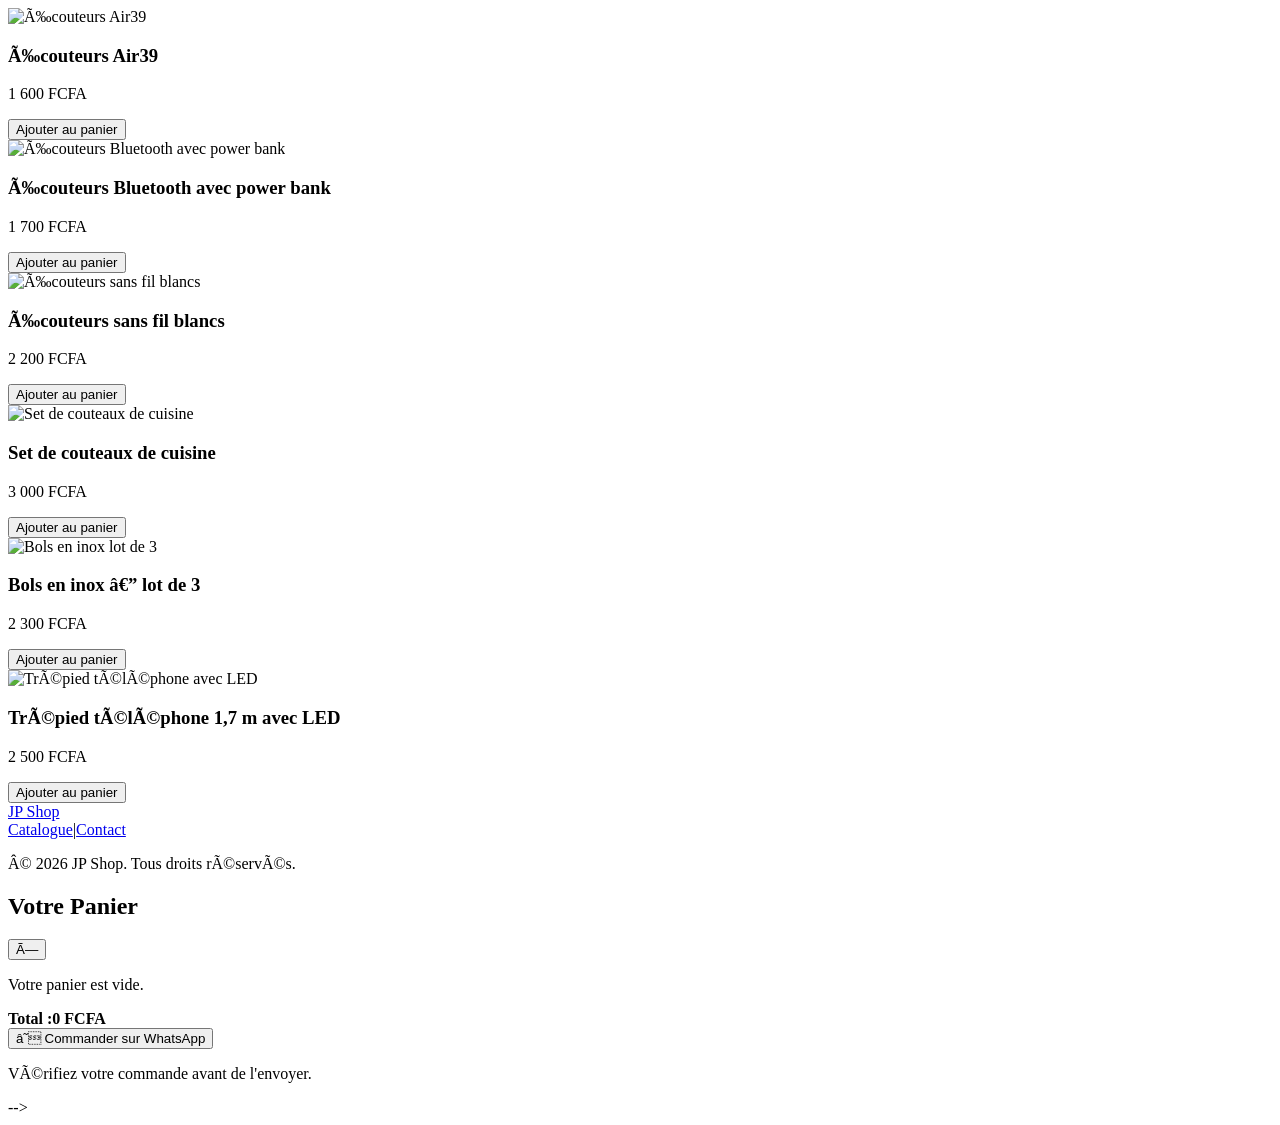
==== index.html @ 96b9b19f "Update index.html" ====
<!--<!DOCTYPE html>
<html lang="fr">
<head>
  <meta charset="UTF-8">
  <meta name="viewport" content="width=device-width, initial-scale=1.0">
  <meta name="description" content="JP Shop - Accessoires électroniques et articles utiles à prix accessibles au Bénin.">
  <title>JP Shop - Votre boutique en ligne</title>
  <link rel="stylesheet" href="Vente.css">
</head>
<body>
  <header class="site-header">
    <a class="logo" href="#">JP Shop</a>
    <nav class="navigation" aria-label="Navigation principale">
      <a href="#produits">Produits</a>
      <a href="#contact">Contact</a>
      <button class="cart-trigger" id="ouvrir-panier" type="button" aria-label="Ouvrir le panier">
        <span aria-hidden="true">🛒</span> <span id="compteur-panier">0</span>
      </button>
    </nav>
  </header>

  <section class="hero">
    <div class="hero-content">
      <h1>Bienvenue chez JP Shop</h1>
      <p>Découvrez nos articles exclusifs au meilleur prix.</p>
      <span class="hero-line"></span>
    </div>
  </section>

  <main>
    <div class="search-wrap">
      <label class="sr-only" for="barre-recherche">Rechercher un article</label>
      <span aria-hidden="true" class="search-icon">⌕</span>
      <input id="barre-recherche" type="search" placeholder="Rechercher un article...">
    </div>

    <section class="presentation">
      <p>Vous cherchez des accessoires tendance, utiles et de qualité ? Ne cherchez plus, JP Shop a sélectionné le meilleur pour vous ! 🛍️ Découvrez notre gamme de produits indispensables : 🎧 Audio & Tech : écouteurs, AirPods et accessoires pour un son immersif. ⌚ Style : montres élégantes pour sublimer votre look. 🏠 Confort & bien-être : ventilateurs, gourdes et accessoires pratiques. ✅ Des produits sélectionnés avec soin, des prix accessibles et un service simple. Passez votre commande dès maintenant !</p>
    </section>

    <section id="produits" class="catalogue">
      <h2>Nos Articles</h2>
      <div id="message-aucun-resultat" class="empty-message" hidden>Aucun article ne correspond à votre recherche.</div>
      <div class="grille-produits" id="grille-produits">
        <article class="carte-produit" data-name="montre connectée">
          <img src="https://images.unsplash.com/photo-1523275335684-37898b6baf30?auto=format&fit=crop&w=700&q=85" alt="Montre connectée" loading="lazy">
          <h3>montre connectée</h3><p class="prix">7 500 FCFA</p>
          <button class="btn-ajouter" data-id="1" data-name="montre connectée" data-price="7500" type="button">Ajouter au panier</button>
        </article>
        <article class="carte-produit" data-name="sac au dos">
          <img src="https://images.unsplash.com/photo-1553062407-98eeb64c6a62?auto=format&fit=crop&w=700&q=85" alt="Sac à dos" loading="lazy">
          <h3>sac au dos</h3><p class="prix">3 000 FCFA</p>
          <button class="btn-ajouter" data-id="2" data-name="sac au dos" data-price="3000" type="button">Ajouter au panier</button>
        </article>
        <article class="carte-produit" data-name="power bank 30000mah">
          <img src="https://images.unsplash.com/photo-1609091839311-d5365f9ff1c5?auto=format&fit=crop&w=700&q=85" alt="Batterie externe" loading="lazy">
          <h3>power bank 30000mAh</h3><p class="prix">5 500 FCFA</p>
          <button class="btn-ajouter" data-id="3" data-name="power bank 30000mAh" data-price="5500" type="button">Ajouter au panier</button>
        </article>
        <article class="carte-produit" data-name="écouteurs sans fil">
          <img src="i2.jpg" alt="Écouteurs sans fil" loading="lazy">
          <h3>écouteurs sans fil</h3><p class="prix">3 000 FCFA</p>
          <button class="btn-ajouter" data-id="4" data-name="écouteurs sans fil" data-price="3000" type="button">Ajouter au panier</button>
        </article>
        <article class="carte-produit" data-name="micro cravate">
          <img src="https://images.unsplash.com/photo-1590602847861-f357a9332bbc?auto=format&fit=crop&w=700&q=85" alt="Microphone" loading="lazy">
          <h3>micro cravate</h3><p class="prix">5 500 FCFA</p>
          <button class="btn-ajouter" data-id="5" data-name="micro cravate" data-price="5500" type="button">Ajouter au panier</button>
        </article>
        <article class="carte-produit" data-name="casque soyto t-12">
          <img src="https://images.unsplash.com/photo-1505797149-43b0069ec26b?auto=format&fit=crop&w=700&q=85" alt="Casque audio" loading="lazy">
          <h3>casque soyto t-12</h3><p class="prix">6 500 FCFA</p>
          <button class="btn-ajouter" data-id="6" data-name="casque soyto t-12" data-price="6500" type="button">Ajouter au panier</button>
        </article>
        <article class="carte-produit" data-name="sonnette sans fil">
          <img src="https://images.unsplash.com/photo-1558002038-1055907df827?auto=format&fit=crop&w=700&q=85" alt="Sonnette connectée" loading="lazy">
          <h3>sonnette sans fil</h3><p class="prix">4 000 FCFA</p>
          <button class="btn-ajouter" data-id="7" data-name="sonnette sans fil" data-price="4000" type="button">Ajouter au panier</button>
        </article>
        <article class="carte-produit" data-name="gourde thermos">
          <img src="https://images.unsplash.com/photo-1602143407151-7111542de6e8?auto=format&fit=crop&w=700&q=85" alt="Gourde thermos" loading="lazy">
          <h3>gourde thermos</h3><p class="prix">4 500 FCFA</p>
          <button class="btn-ajouter" data-id="8" data-name="gourde thermos" data-price="4500" type="button">Ajouter au panier</button>
        </article>
        <article class="carte-produit" data-name="mini climatiseur">
          <img src="https://images.unsplash.com/photo-1631545806609-2e3c7a1f1a2b?auto=format&fit=crop&w=700&q=85" alt="Mini climatiseur" loading="lazy">
          <h3>mini climatiseur</h3><p class="prix">6 000 FCFA</p>
          <button class="btn-ajouter" data-id="9" data-name="mini climatiseur" data-price="6000" type="button">Ajouter au panier</button>
        </article>
        <article class="carte-produit" data-name="autres articles">
          <img src="https://images.unsplash.com/photo-1523275335684-37898b6baf30?auto=format&fit=crop&w=700&q=85" alt="Autres articles" loading="lazy">
          <h3>autres articles</h3><p class="prix">Prix sur demande</p>
          <button class="btn-ajouter" data-id="10" data-name="autres articles" data-price="0" type="button">Demander le prix</button>
        </article>
      
   <article class="carte-produit" data-name="autres articles">
          <img src="https://images.unsplash.com/photo-1523275335684-37898b6baf30?auto=format&fit=crop&w=700&q=85" alt="Autres articles" loading="lazy">
          <h3>autres articles</h3><p class="prix">Prix sur demande</p>
          <button class="btn-ajouter" data-id="10" data-name="autres articles" data-price="0" type="button">Demander le prix</button>
        </article>
      
   <article class="carte-produit" data-name="autres articles">
          <img src="https://images.unsplash.com/photo-1523275335684-37898b6baf30?auto=format&fit=crop&w=700&q=85" alt="Autres articles" loading="lazy">
          <h3>autres articles</h3><p class="prix">Prix sur demande</p>
          <button class="btn-ajouter" data-id="10" data-name="autres articles" data-price="0" type="button">Demander le prix</button>
        </article>
      
<!-- Produit 1 -->
<article class="carte-produit" data-name="Écouteurs Air39">
  <img src="images/ecouteurs-air39.jpg" alt="Écouteurs Air39">
  <h3>Écouteurs Air39</h3>
  <p class="prix">1 600 FCFA</p>
  <button class="btn-ajouter" data-id="ecouteurs-air39" data-name="Écouteurs Air39" data-price="1600">Ajouter au panier</button>
</article>

<!-- Produit 2 -->
<article class="carte-produit" data-name="Écouteurs Bluetooth avec power bank">
  <img src="images/ecouteurs-powerbank.jpg" alt="Écouteurs Bluetooth avec power bank">
  <h3>Écouteurs Bluetooth avec power bank</h3>
  <p class="prix">1 700 FCFA</p>
  <button class="btn-ajouter" data-id="ecouteurs-powerbank" data-name="Écouteurs Bluetooth avec power bank" data-price="1700">Ajouter au panier</button>
</article>

<!-- Produit 3 -->
<article class="carte-produit" data-name="Écouteurs sans fil blancs">
  <img src="images/ecouteurs-blancs.jpg" alt="Écouteurs sans fil blancs">
  <h3>Écouteurs sans fil blancs</h3>
  <p class="prix">2 200 FCFA</p>
  <button class="btn-ajouter" data-id="ecouteurs-blancs" data-name="Écouteurs sans fil blancs" data-price="2200">Ajouter au panier</button>
</article>

<!-- Produit 4 -->
<article class="carte-produit" data-name="Set de couteaux de cuisine">
  <img src="images/set-couteaux.jpg" alt="Set de couteaux de cuisine">
  <h3>Set de couteaux de cuisine</h3>
  <p class="prix">3 000 FCFA</p>
  <button class="btn-ajouter" data-id="set-couteaux" data-name="Set de couteaux de cuisine" data-price="3000">Ajouter au panier</button>
</article>

<!-- Produit 5 -->
<article class="carte-produit" data-name="Bols en inox lot de 3">
  <img src="images/i7.jpg" alt="Bols en inox lot de 3">
  <h3>Bols en inox — lot de 3</h3>
  <p class="prix">2 300 FCFA</p>
  <button class="btn-ajouter" data-id="bols-inox" data-name="Bols en inox lot de 3" data-price="2300">Ajouter au panier</button>
</article>

<!-- Produit 6 -->
<article class="carte-produit" data-name="Trépied téléphone avec LED">
  <img src="images/i4.jpg" alt="Trépied téléphone avec LED">
  <h3>Trépied téléphone 1,7 m avec LED</h3>
  <p class="prix">2 500 FCFA</p>
  <button class="btn-ajouter" data-id="trepied-led" data-name="Trépied téléphone avec LED" data-price="2500">Ajouter au panier</button>
</article>
</div>

    </section>
  </main>

  <footer id="contact">
    <a class="footer-logo" href="#">JP Shop</a>
    <div class="footer-links"><a href="#produits">Catalogue</a><span>|</span><a href="#contact">Contact</a></div>
    <p>© 2026 JP Shop. Tous droits réservés.</p>
  </footer>

  <div class="cart-backdrop" id="volet-panier" aria-hidden="true">
    <aside class="cart-panel" role="dialog" aria-modal="true" aria-labelledby="cart-title">
      <div class="cart-heading">
        <h2 id="cart-title">Votre Panier</h2>
        <button id="fermer-panier" class="close-cart" type="button" aria-label="Fermer le panier">×</button>
      </div>
      <div id="liste-panier" class="liste-panier"><p class="cart-empty">Votre panier est vide.</p></div>
      <div class="cart-bottom">
        <div class="cart-total"><strong>Total :</strong><strong><span id="total-panier">0</span> FCFA</strong></div>
        <button id="btn-valider" class="btn-commander" type="button">☏ Commander sur WhatsApp</button>
        <p class="cart-note">Vérifiez votre commande avant de l'envoyer.</p>
      </div>
    </aside>
  </div>

  <script src="Script.js"></script>
</body>
</html>-->
---- Vente.css ----
/* JP Shop — styles principaux */
:root {
  --coral: #ff555e;
  --coral-dark: #ec414b;
  --green: #08a94e;
  --ink: #101214;
  --muted: #6d737b;
  --border: #e8eaed;
  --shadow: 0 4px 14px rgba(18, 25, 32, .08);
}
* { box-sizing: border-box; }
html { scroll-behavior: smooth; }
body {
  margin: 0; color: #17191d; background: #fff;
  font-family: Arial, Helvetica, sans-serif; line-height: 1.5;
}
button, input { font: inherit; }
button { cursor: pointer; }
a { color: inherit; }
.site-header {
  min-height: 64px; padding: 12px clamp(18px, 5vw, 60px);
  display: flex; align-items: center; justify-content: space-between; gap: 18px;
  color: white; background: linear-gradient(110deg, #111416, #090a0b);
}
.logo, .footer-logo {
  color: var(--coral); text-decoration: none; font: bold 32px Georgia, serif;
  white-space: nowrap;
}
.navigation { display: flex; align-items: center; gap: 26px; }
.navigation > a { text-decoration: none; font-size: 14px; }
.navigation > a:hover, .footer-links a:hover { color: var(--coral); }
.cart-trigger {
  border: 0; border-radius: 15px; color: #fff; background: var(--coral);
  padding: 9px 17px; min-width: 66px; font-weight: 700;
}
.cart-trigger:hover, .btn-ajouter:hover { background: var(--coral-dark); }
.hero {
  min-height: 175px; display: flex; align-items: center;
  padding: 30px clamp(20px, 6vw, 70px); color: white;
  background: linear-gradient(90deg, rgba(0,0,0,.92), rgba(0,0,0,.42)),
    url("https://images.unsplash.com/photo-1505740420928-5e560c06d30e?auto=format&fit=crop&w=1800&q=85") center 48% / cover no-repeat;
}
.hero h1 { margin: 0 0 4px; font: bold clamp(28px, 4vw, 42px) Georgia, serif; }
.hero p { margin: 0; font: 18px Georgia, serif; }
.hero-line { display: block; width: 88px; height: 4px; background: var(--coral); margin-top: 17px; }
main { max-width: 1440px; margin: 0 auto; }
.search-wrap {
  width: min(620px, calc(100% - 32px)); height: 48px; margin: -14px auto 20px;
  position: relative; z-index: 1; display: flex; align-items: center;
  background: white; border: 1px solid #e2e4e7; border-radius: 28px;
  box-shadow: 0 2px 5px rgba(0,0,0,.12);
}
.search-icon { padding-left: 24px; color: #66707a; font-size: 28px; line-height: 1; transform: rotate(-20deg); }
#barre-recherche { width: 100%; height: 100%; padding: 0 20px 0 12px; border: 0; outline: 0; border-radius: 28px; background: transparent; font-size: 13px; }
#barre-recherche:focus { box-shadow: inset 0 0 0 2px rgba(255,85,94,.35); }
.presentation { padding: 0 clamp(18px, 5.8vw, 60px); margin: 20px auto 18px; }
.presentation p { margin: 0; font: 15px/1.5 Georgia, "Times New Roman", serif; }
.catalogue { padding: 0 clamp(18px, 5.6vw, 58px) 28px; }
.catalogue h2 { margin: 0 0 16px; font: bold 27px Georgia, serif; }
.catalogue h2::after { content: ""; display: block; width: 52px; height: 4px; margin-top: 5px; background: var(--coral); }
.grille-produits { display: grid; grid-template-columns: repeat(3, minmax(0, 1fr)); gap: 12px; align-items: stretch; }
.carte-produit {
  min-width: 0; padding: 8px; display: flex; flex-direction: column; align-items: stretch;
  border: 1px solid #eceef0; border-radius: 9px; background: #fff; box-shadow: var(--shadow);

/* Masquer les produits qui ne correspondent pas à la recherche */
.carte-produit[hidden] {
    display: none !important;
}

}
.carte-produit img {
  display: block; width: 100%; height: 150px; object-fit: contain; object-position: center;
  border-radius: 6px; background: #f7f8f9;
}
.carte-produit h3 { margin: 8px 2px 3px; text-align: center; font-size: 13px; line-height: 1.35; text-transform: none; overflow-wrap: anywhere; }
.prix { color: var(--green); font-weight: 700; text-align: center; font-size: 13px; margin: 5px 0 9px; }
.btn-ajouter {
  width: 100%; margin-top: auto; border: 0; border-radius: 5px;
  padding: 9px 6px; background: var(--coral); color: #fff; font-size: 12px; font-weight: 700;
  transition: background .15s ease;
}
.empty-message { padding: 20px; text-align: center; color: var(--muted); }
footer {
  display: flex; align-items: center; justify-content: space-between; gap: 18px;
  padding: 14px clamp(18px, 5.8vw, 60px); background: #101214; color: white;
}
.footer-logo { font-size: 26px; }
.footer-links { display: flex; gap: 16px; align-items: center; font-size: 12px; }
.footer-links a { text-decoration: none; }
footer p { margin: 0; font-size: 10px; }

/* Panier */
.cart-backdrop {
  position: fixed; inset: 0; z-index: 1000; display: none;
  justify-content: flex-end; background: rgba(0,0,0,.48);
}
.cart-backdrop.open { display: flex; }
.cart-panel {
  width: min(390px, 100%); height: 100%; padding: 20px 18px;
  display: flex; flex-direction: column; background: #fff; box-shadow: -8px 0 25px rgba(0,0,0,.16);
}
.cart-heading { display: flex; align-items: center; justify-content: space-between; border-bottom: 1px solid var(--border); padding-bottom: 13px; }
.cart-heading h2 { margin: 0; font-size: 20px; }
.close-cart { border: 0; background: transparent; font-size: 30px; line-height: 1; }
.liste-panier { flex: 1; overflow-y: auto; padding: 12px 0; }
.cart-empty { text-align: center; color: var(--muted); padding: 30px 0; }
.cart-item { display: grid; grid-template-columns: 56px 1fr auto; gap: 10px; align-items: center; padding: 10px 0; border-bottom: 1px solid var(--border); }
.cart-item img { width: 56px; height: 56px; object-fit: contain; border-radius: 5px; background: #f7f8f9; }
.cart-item-name { font-size: 12px; font-weight: 700; margin-bottom: 3px; }
.cart-item-price { color: var(--green); font-size: 12px; font-weight: 700; }
.quantity-controls { display: flex; gap: 5px; align-items: center; margin-top: 5px; }
.quantity-controls button { border: 1px solid #ddd; background: #f7f8f9; border-radius: 4px; padding: 1px 7px; }
.remove-item { border: 0; background: transparent; color: var(--coral); font-size: 18px; }
.cart-bottom { border-top: 1px solid var(--border); padding-top: 15px; }
.cart-total { display: flex; justify-content: space-between; gap: 8px; margin-bottom: 14px; }
.cart-total strong:last-child { color: var(--green); }
.btn-commander { width: 100%; border: 0; border-radius: 6px; padding: 13px; color: #fff; background: #08b45a; font-weight: 700; }
.btn-commander:hover { background: #07984d; }
.cart-note { color: var(--muted); font-size: 11px; text-align: center; margin: 9px 0 0; }
.sr-only { position: absolute; width: 1px; height: 1px; padding: 0; margin: -1px; overflow: hidden; clip: rect(0,0,0,0); white-space: nowrap; border: 0; }

/* Tablettes : 2 colonnes */
@media (min-width: 601px) and (max-width: 900px) {
  .grille-produits { grid-template-columns: repeat(2, minmax(0, 1fr)); gap: 14px; }
  .carte-produit img { height: 170px; }
  .presentation { padding: 0 22px; }
  footer { flex-wrap: wrap; }
}

/* Téléphones : 2 colonnes */
@media (max-width: 600px) {
  .site-header { padding: 10px 12px; gap: 8px; }
  .logo { font-size: 24px; }
  .navigation { gap: 10px; }
  .navigation > a { font-size: 12px; }
  .cart-trigger { min-width: 56px; padding: 8px 10px; font-size: 12px; }
  .hero { min-height: 145px; padding: 25px 18px; }
  .hero h1 { font-size: 27px; }
  .hero p { font-size: 14px; }
  .search-wrap { height: 44px; margin-bottom: 18px; }
  .presentation { margin: 16px auto; padding: 0 14px; }
  .presentation p { font-size: 13px; line-height: 1.45; }
  .catalogue { padding: 0 10px 22px; }
  .catalogue h2 { font-size: 23px; margin-bottom: 13px; }
  .grille-produits { grid-template-columns: repeat(2, minmax(0, 1fr)); gap: 9px; }
  .carte-produit { padding: 7px; border-radius: 8px; }
  .carte-produit img { height: 120px; }
  .carte-produit h3 { font-size: 11px; }
  .prix { font-size: 11px; }
  .btn-ajouter { padding: 9px 3px; font-size: 10px; }
  footer { padding: 15px; flex-direction: column; text-align: center; gap: 8px; }
  .footer-logo { font-size: 24px; }
  .cart-panel { padding: 16px 13px; }
}
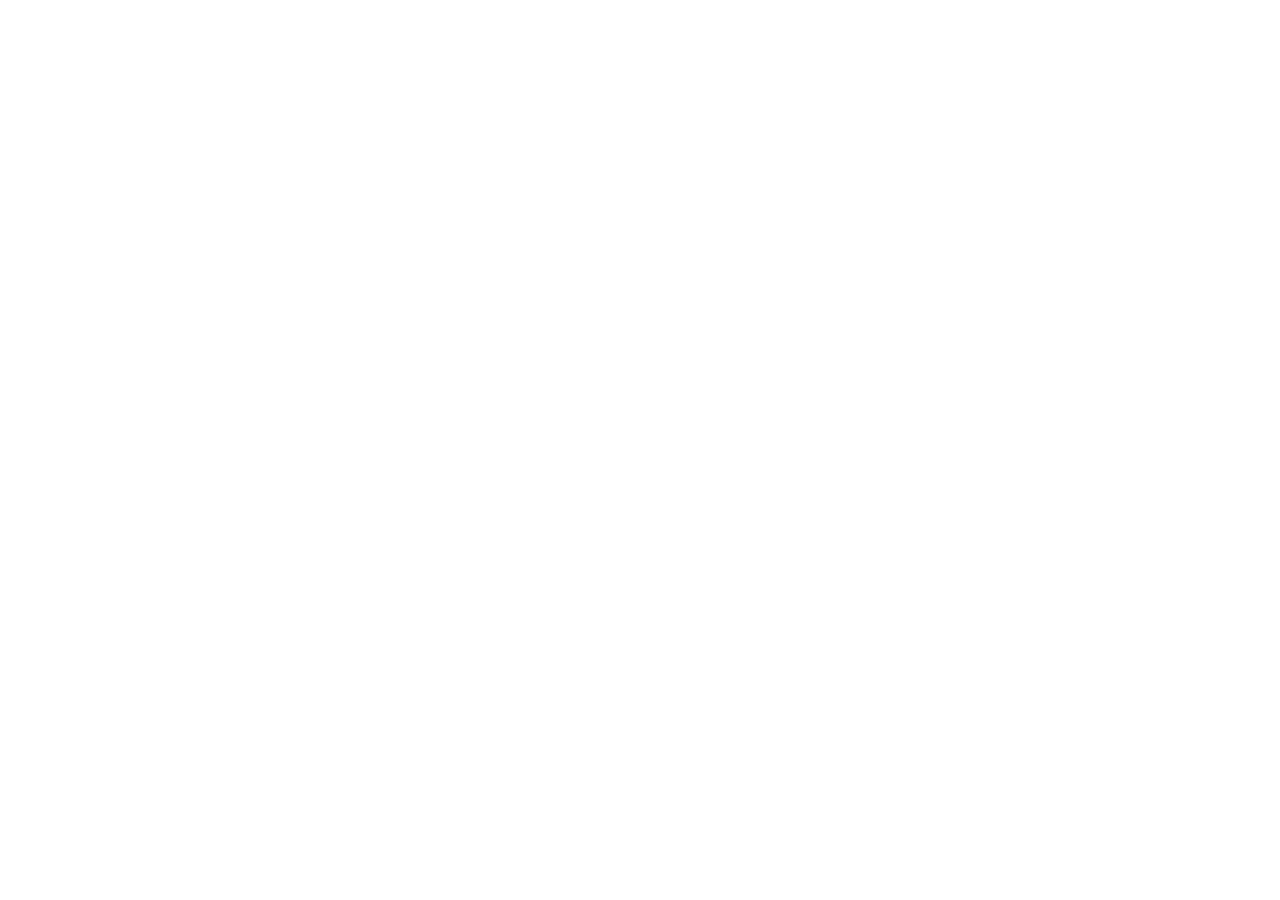
==== commit 85ff2dbe: "Update index.html" ====
--- a/index.html
+++ b/index.html
@@ -105,7 +105,7 @@
           <button class="btn-ajouter" data-id="10" data-name="autres articles" data-price="0" type="button">Demander le prix</button>
         </article>
       
-<!-- Produit 1 -->
+<!-- Produit 1 
 <article class="carte-produit" data-name="Écouteurs Air39">
   <img src="images/ecouteurs-air39.jpg" alt="Écouteurs Air39">
   <h3>Écouteurs Air39</h3>
@@ -113,7 +113,7 @@
   <button class="btn-ajouter" data-id="ecouteurs-air39" data-name="Écouteurs Air39" data-price="1600">Ajouter au panier</button>
 </article>
 
-<!-- Produit 2 -->
+<!-- Produit 2
 <article class="carte-produit" data-name="Écouteurs Bluetooth avec power bank">
   <img src="images/ecouteurs-powerbank.jpg" alt="Écouteurs Bluetooth avec power bank">
   <h3>Écouteurs Bluetooth avec power bank</h3>
@@ -121,7 +121,7 @@
   <button class="btn-ajouter" data-id="ecouteurs-powerbank" data-name="Écouteurs Bluetooth avec power bank" data-price="1700">Ajouter au panier</button>
 </article>
 
-<!-- Produit 3 -->
+<!-- Produit 3 
 <article class="carte-produit" data-name="Écouteurs sans fil blancs">
   <img src="images/ecouteurs-blancs.jpg" alt="Écouteurs sans fil blancs">
   <h3>Écouteurs sans fil blancs</h3>
@@ -129,7 +129,7 @@
   <button class="btn-ajouter" data-id="ecouteurs-blancs" data-name="Écouteurs sans fil blancs" data-price="2200">Ajouter au panier</button>
 </article>
 
-<!-- Produit 4 -->
+<!-- Produit 4 
 <article class="carte-produit" data-name="Set de couteaux de cuisine">
   <img src="images/set-couteaux.jpg" alt="Set de couteaux de cuisine">
   <h3>Set de couteaux de cuisine</h3>
@@ -137,7 +137,7 @@
   <button class="btn-ajouter" data-id="set-couteaux" data-name="Set de couteaux de cuisine" data-price="3000">Ajouter au panier</button>
 </article>
 
-<!-- Produit 5 -->
+<!-- Produit 5 
 <article class="carte-produit" data-name="Bols en inox lot de 3">
   <img src="images/i7.jpg" alt="Bols en inox lot de 3">
   <h3>Bols en inox — lot de 3</h3>
@@ -145,7 +145,7 @@
   <button class="btn-ajouter" data-id="bols-inox" data-name="Bols en inox lot de 3" data-price="2300">Ajouter au panier</button>
 </article>
 
-<!-- Produit 6 -->
+<!-- Produit 6 
 <article class="carte-produit" data-name="Trépied téléphone avec LED">
   <img src="images/i4.jpg" alt="Trépied téléphone avec LED">
   <h3>Trépied téléphone 1,7 m avec LED</h3>
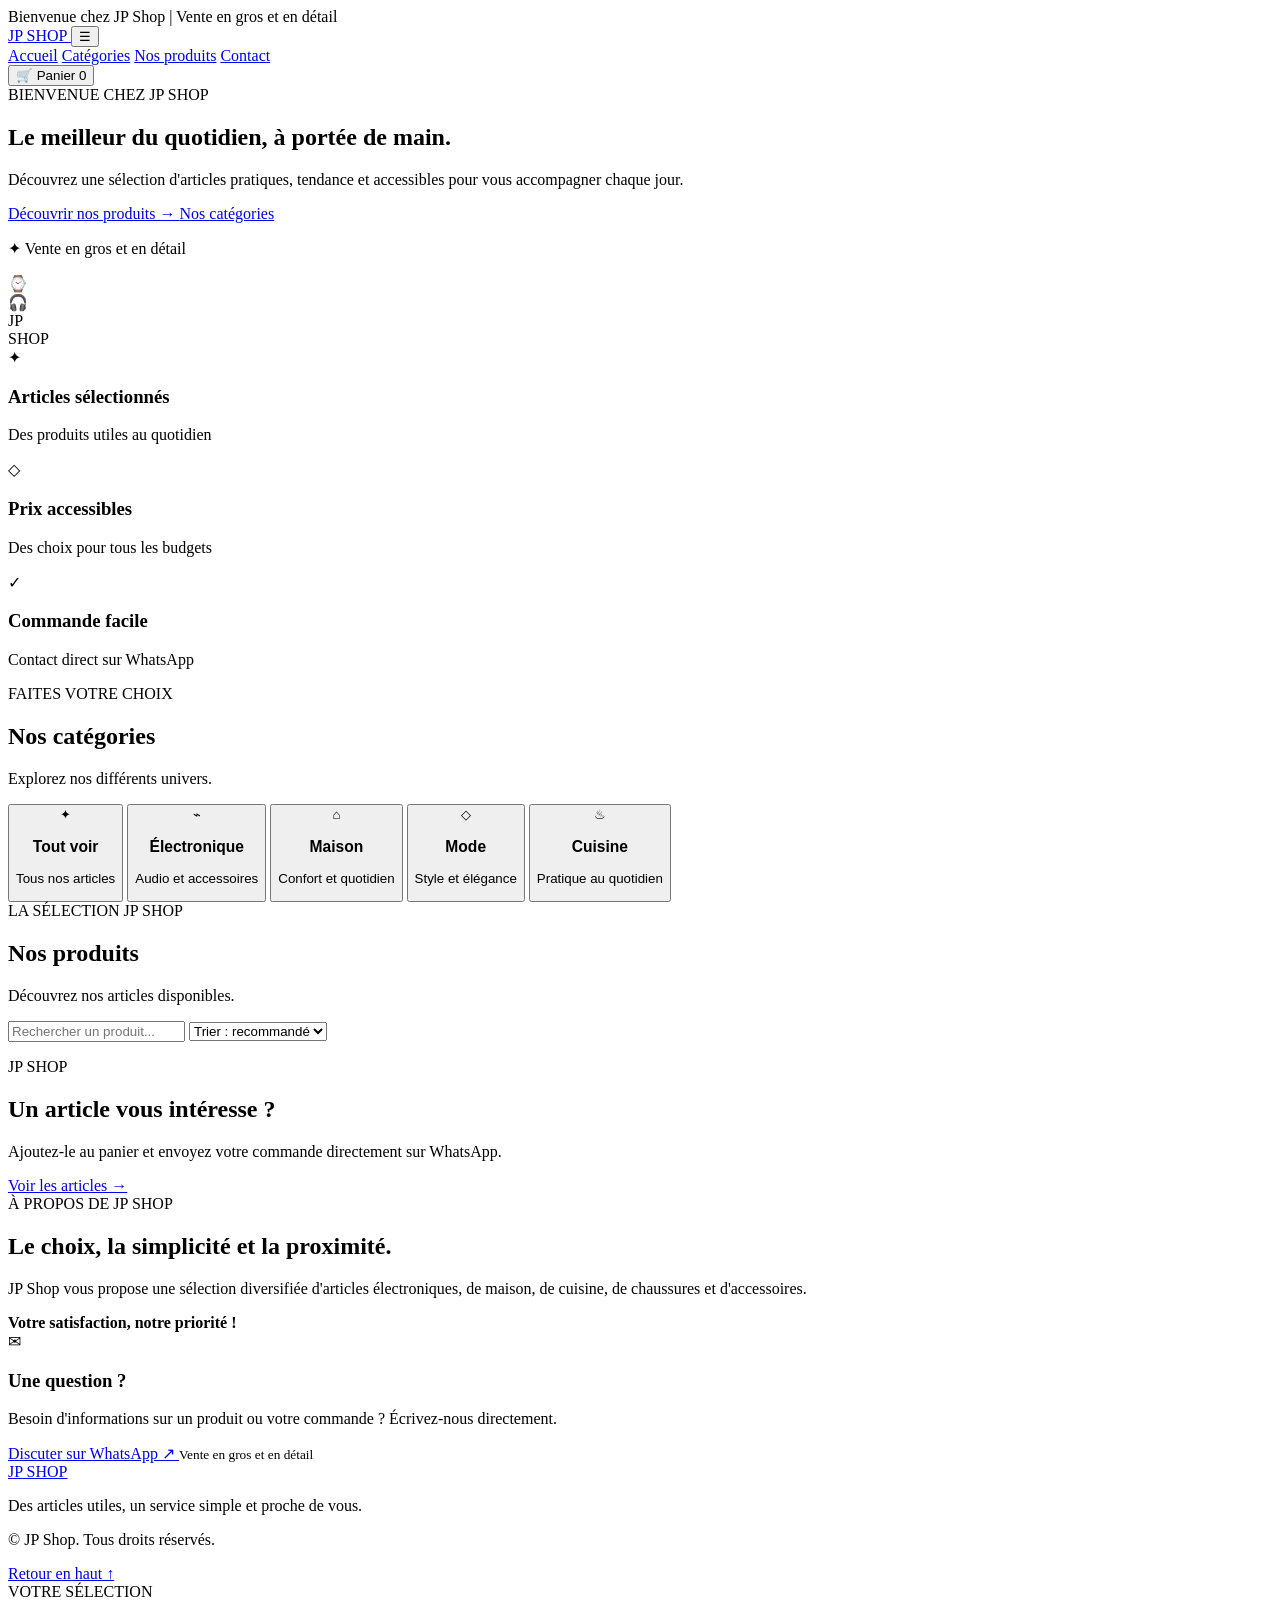
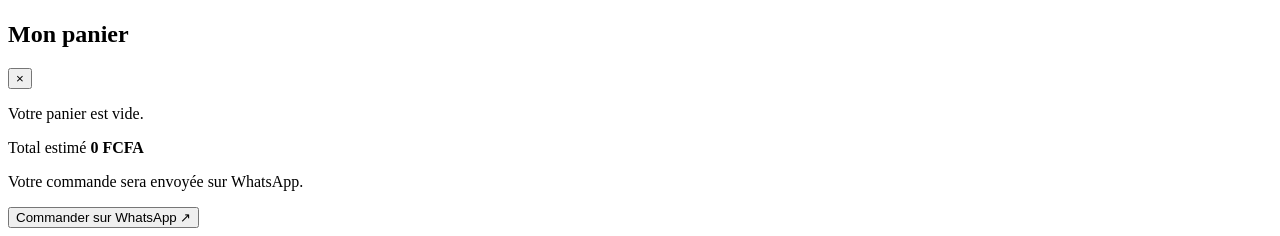
==== commit 721614f9: "Update index.html" ====
--- a/index.html
+++ b/index.html
@@ -181,3 +181,304 @@
   <script src="Script.js"></script>
 </body>
 </html>-->
+
+
+
+
+<!DOCTYPE html>
+<html lang="fr">
+<head>
+    <meta charset="UTF-8">
+    <meta name="viewport" content="width=device-width, initial-scale=1.0">
+    <meta name="description" content="JP Shop : découvrez nos articles électroniques, maison, cuisine et accessoires.">
+    <title>JP Shop - Boutique en ligne</title>
+
+    <link rel="stylesheet" href="style.css">
+    <script src="script.js" defer></script>
+</head>
+
+<body>
+
+    <div class="topbar">
+        Bienvenue chez JP Shop | Vente en gros et en détail
+    </div>
+
+    <header class="header">
+        <a href="#accueil" class="logo">
+            <span>JP</span> SHOP
+        </a>
+
+        <button class="menu-toggle" id="menuToggle">☰</button>
+
+        <nav id="navigation">
+            <a href="#accueil">Accueil</a>
+            <a href="#categories">Catégories</a>
+            <a href="#produits">Nos produits</a>
+            <a href="#contact">Contact</a>
+        </nav>
+
+        <button class="panier-btn" id="ouvrir-panier">
+            🛒 Panier <span id="compteur-panier">0</span>
+        </button>
+    </header>
+
+    <main>
+
+        <!-- ACCUEIL -->
+        <section class="hero" id="accueil">
+            <div class="hero-content">
+                <span class="sur-titre">BIENVENUE CHEZ JP SHOP</span>
+
+                <h1>
+                    Le meilleur du quotidien,
+                    <span>à portée de main.</span>
+                </h1>
+
+                <p>
+                    Découvrez une sélection d'articles pratiques,
+                    tendance et accessibles pour vous accompagner
+                    chaque jour.
+                </p>
+
+                <div class="hero-buttons">
+                    <a href="#produits" class="btn-principal">
+                        Découvrir nos produits →
+                    </a>
+
+                    <a href="#categories" class="btn-secondaire">
+                        Nos catégories
+                    </a>
+                </div>
+
+                <p class="hero-note">
+                    ✦ Vente en gros et en détail
+                </p>
+            </div>
+
+            <div class="hero-image">
+                <div class="image-decoration">
+                    <div class="produit-deco deco-1">⌚</div>
+                    <div class="produit-deco deco-2">🎧</div>
+                    <div class="deco-logo">JP<br>SHOP</div>
+                </div>
+            </div>
+        </section>
+
+        <!-- AVANTAGES -->
+        <section class="avantages">
+            <div>
+                <span>✦</span>
+                <div>
+                    <h3>Articles sélectionnés</h3>
+                    <p>Des produits utiles au quotidien</p>
+                </div>
+            </div>
+
+            <div>
+                <span>◇</span>
+                <div>
+                    <h3>Prix accessibles</h3>
+                    <p>Des choix pour tous les budgets</p>
+                </div>
+            </div>
+
+            <div>
+                <span>✓</span>
+                <div>
+                    <h3>Commande facile</h3>
+                    <p>Contact direct sur WhatsApp</p>
+                </div>
+            </div>
+        </section>
+
+        <!-- CATÉGORIES -->
+        <section class="section categories" id="categories">
+
+            <div class="section-title">
+                <span class="sur-titre">FAITES VOTRE CHOIX</span>
+                <h2>Nos catégories</h2>
+                <p>Explorez nos différents univers.</p>
+            </div>
+
+            <div class="categories-grid">
+
+                <button class="categorie active" data-categorie="Tous">
+                    <span>✦</span>
+                    <h3>Tout voir</h3>
+                    <p>Tous nos articles</p>
+                </button>
+
+                <button class="categorie" data-categorie="Électronique">
+                    <span>⌁</span>
+                    <h3>Électronique</h3>
+                    <p>Audio et accessoires</p>
+                </button>
+
+                <button class="categorie" data-categorie="Maison">
+                    <span>⌂</span>
+                    <h3>Maison</h3>
+                    <p>Confort et quotidien</p>
+                </button>
+
+                <button class="categorie" data-categorie="Mode">
+                    <span>◇</span>
+                    <h3>Mode</h3>
+                    <p>Style et élégance</p>
+                </button>
+
+                <button class="categorie" data-categorie="Cuisine">
+                    <span>♨</span>
+                    <h3>Cuisine</h3>
+                    <p>Pratique au quotidien</p>
+                </button>
+
+            </div>
+        </section>
+
+        <!-- PRODUITS -->
+        <section class="section produits" id="produits">
+
+            <div class="section-title">
+                <span class="sur-titre">LA SÉLECTION JP SHOP</span>
+                <h2>Nos produits</h2>
+                <p>Découvrez nos articles disponibles.</p>
+            </div>
+
+            <div class="outils-produits">
+                <input
+                    type="search"
+                    id="barre-recherche"
+                    placeholder="Rechercher un produit..."
+                >
+
+                <select id="tri-produits">
+                    <option value="defaut">Trier : recommandé</option>
+                    <option value="croissant">Prix croissant</option>
+                    <option value="decroissant">Prix décroissant</option>
+                    <option value="nom">Nom : A à Z</option>
+                </select>
+            </div>
+
+            <p id="nombre-resultats"></p>
+
+            <div class="produits-grid" id="liste-produits"></div>
+
+            <div id="aucun-resultat" hidden>
+                <h3>Aucun produit trouvé</h3>
+                <p>Essaie avec un autre nom ou une autre catégorie.</p>
+                <button id="reinitialiser">Voir tous les produits</button>
+            </div>
+
+        </section>
+
+        <!-- PROMOTION -->
+        <section class="promotion">
+            <div>
+                <span class="sur-titre">JP SHOP</span>
+                <h2>Un article vous intéresse ?</h2>
+                <p>
+                    Ajoutez-le au panier et envoyez votre commande
+                    directement sur WhatsApp.
+                </p>
+            </div>
+
+            <a href="#produits" class="btn-blanc">
+                Voir les articles →
+            </a>
+        </section>
+
+        <!-- CONTACT -->
+        <section class="section contact" id="contact">
+
+            <div class="contact-info">
+                <span class="sur-titre">À PROPOS DE JP SHOP</span>
+
+                <h2>
+                    Le choix, la simplicité
+                    et la proximité.
+                </h2>
+
+                <p>
+                    JP Shop vous propose une sélection diversifiée
+                    d'articles électroniques, de maison, de cuisine,
+                    de chaussures et d'accessoires.
+                </p>
+
+                <strong>Votre satisfaction, notre priorité !</strong>
+            </div>
+
+            <div class="contact-card">
+                <span>✉</span>
+                <h3>Une question ?</h3>
+
+                <p>
+                    Besoin d'informations sur un produit ou votre
+                    commande ? Écrivez-nous directement.
+                </p>
+
+                <a
+                    href="https://wa.me/2290158789161"
+                    target="_blank"
+                    rel="noopener"
+                    class="whatsapp-btn"
+                >
+                    Discuter sur WhatsApp ↗
+                </a>
+
+                <small>Vente en gros et en détail</small>
+            </div>
+
+        </section>
+
+    </main>
+
+    <!-- PIED DE PAGE -->
+    <footer>
+        <a href="#accueil" class="logo">
+            <span>JP</span> SHOP
+        </a>
+
+        <p>Des articles utiles, un service simple et proche de vous.</p>
+
+        <div class="footer-bottom">
+            <p>© <span id="annee"></span> JP Shop. Tous droits réservés.</p>
+            <a href="#accueil">Retour en haut ↑</a>
+        </div>
+    </footer>
+
+    <!-- PANIER -->
+    <div class="fond-panier" id="fond-panier"></div>
+
+    <aside class="volet-panier" id="volet-panier">
+
+        <div class="panier-header">
+            <div>
+                <span class="sur-titre">VOTRE SÉLECTION</span>
+                <h2>Mon panier</h2>
+            </div>
+
+            <button id="fermer-panier">×</button>
+        </div>
+
+        <div id="liste-panier">
+            <p class="panier-vide">Votre panier est vide.</p>
+        </div>
+
+        <div class="panier-footer">
+            <div class="total">
+                <span>Total estimé</span>
+                <strong id="total-panier">0 FCFA</strong>
+            </div>
+
+            <p>Votre commande sera envoyée sur WhatsApp.</p>
+
+            <button id="btn-valider" class="whatsapp-btn">
+                Commander sur WhatsApp ↗
+            </button>
+        </div>
+
+    </aside>
+
+</body>
+</html>
+
--- a/Vente.css
+++ b/Vente.css
@@ -1,4 +1,4 @@
-/* JP Shop — styles principaux */
+/* JP Shop — styles principaux 
 :root {
   --coral: #ff555e;
   --coral-dark: #ec414b;
@@ -63,7 +63,7 @@
   min-width: 0; padding: 8px; display: flex; flex-direction: column; align-items: stretch;
   border: 1px solid #eceef0; border-radius: 9px; background: #fff; box-shadow: var(--shadow);
 
-/* Masquer les produits qui ne correspondent pas à la recherche */
+/* Masquer les produits qui ne correspondent pas à la recherche 
 .carte-produit[hidden] {
     display: none !important;
 }
@@ -90,7 +90,7 @@
 .footer-links a { text-decoration: none; }
 footer p { margin: 0; font-size: 10px; }
 
-/* Panier */
+/* Panier 
 .cart-backdrop {
   position: fixed; inset: 0; z-index: 1000; display: none;
   justify-content: flex-end; background: rgba(0,0,0,.48);
@@ -120,7 +120,7 @@
 .cart-note { color: var(--muted); font-size: 11px; text-align: center; margin: 9px 0 0; }
 .sr-only { position: absolute; width: 1px; height: 1px; padding: 0; margin: -1px; overflow: hidden; clip: rect(0,0,0,0); white-space: nowrap; border: 0; }
 
-/* Tablettes : 2 colonnes */
+/* Tablettes : 2 colonnes 
 @media (min-width: 601px) and (max-width: 900px) {
   .grille-produits { grid-template-columns: repeat(2, minmax(0, 1fr)); gap: 14px; }
   .carte-produit img { height: 170px; }
@@ -128,7 +128,7 @@
   footer { flex-wrap: wrap; }
 }
 
-/* Téléphones : 2 colonnes */
+/* Téléphones : 2 colonnes 
 @media (max-width: 600px) {
   .site-header { padding: 10px 12px; gap: 8px; }
   .logo { font-size: 24px; }
@@ -152,4 +152,4 @@
   footer { padding: 15px; flex-direction: column; text-align: center; gap: 8px; }
   .footer-logo { font-size: 24px; }
   .cart-panel { padding: 16px 13px; }
-}
+}*/
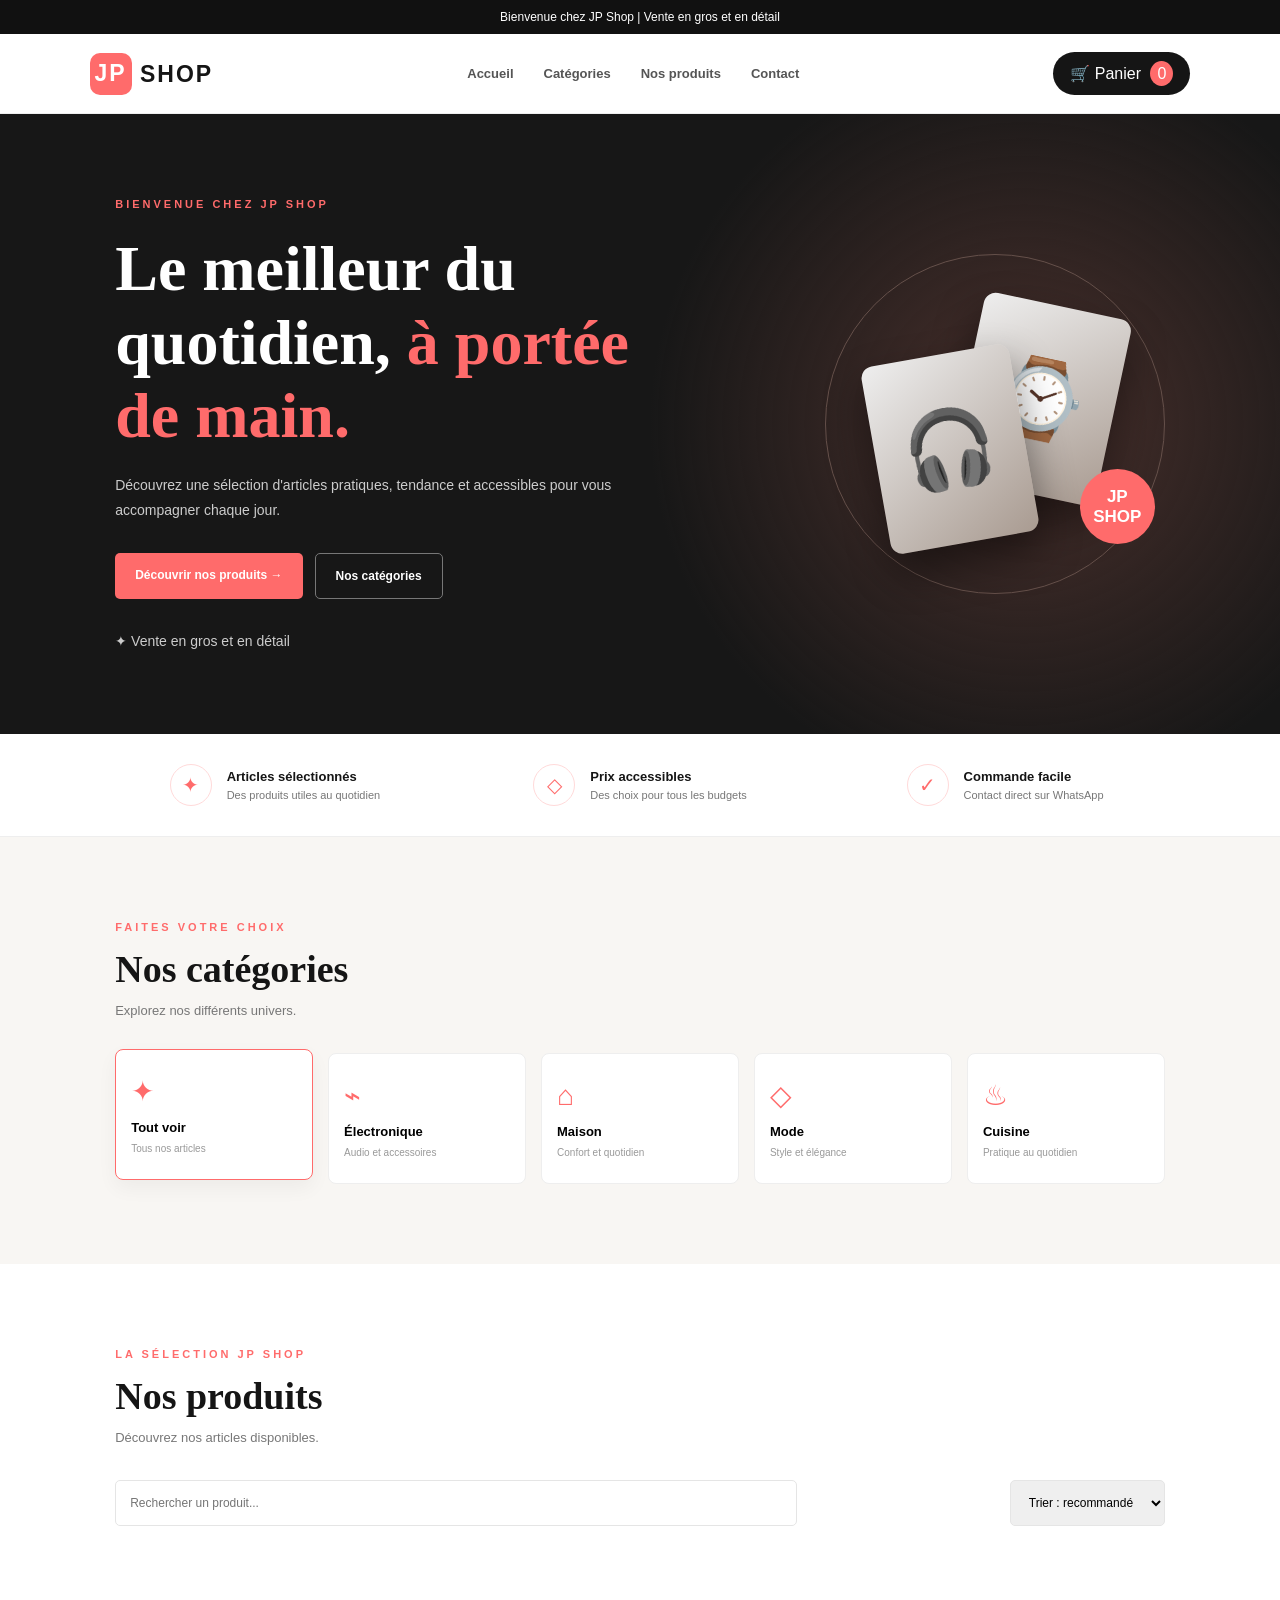
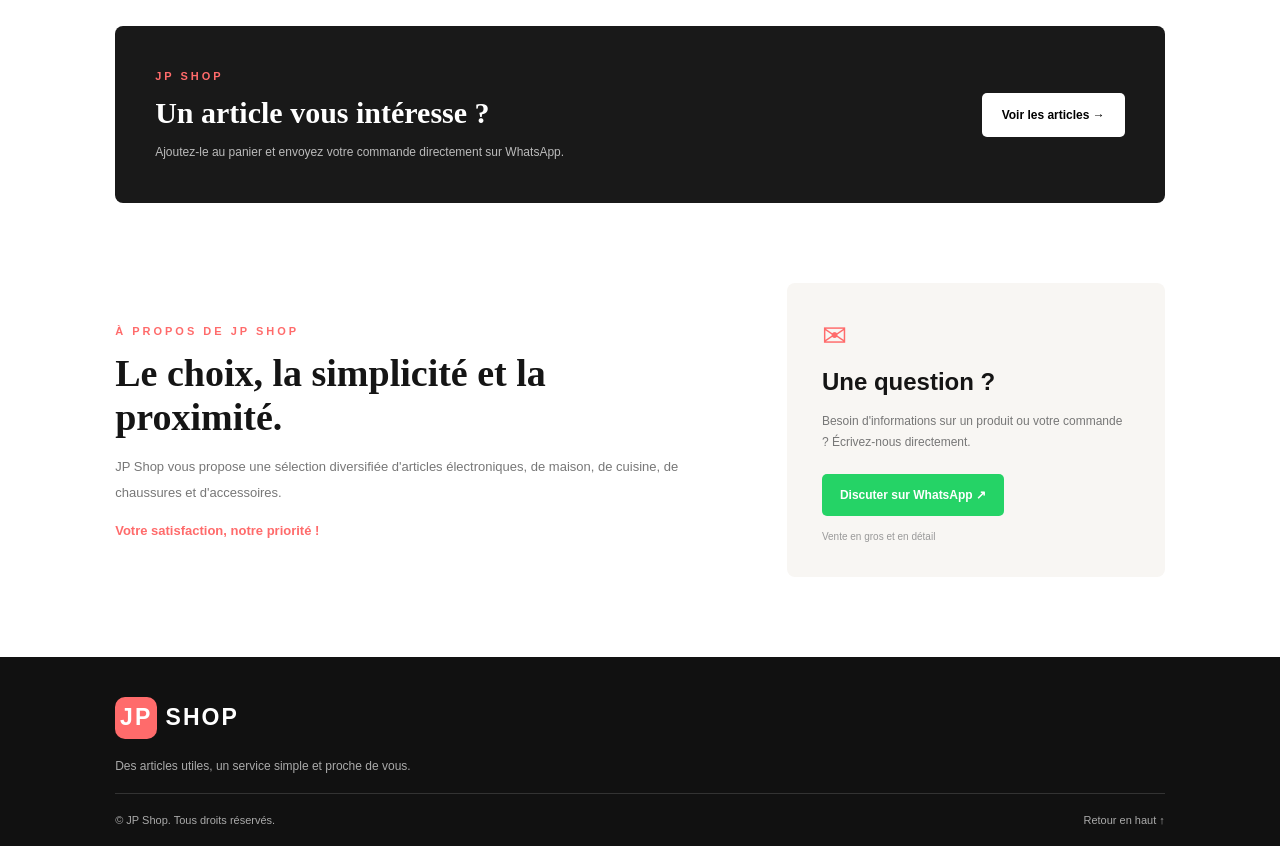
==== commit 42c1b28c: "Update index.html" ====
--- a/index.html
+++ b/index.html
@@ -193,7 +193,7 @@
     <meta name="description" content="JP Shop : découvrez nos articles électroniques, maison, cuisine et accessoires.">
     <title>JP Shop - Boutique en ligne</title>
 
-    <link rel="stylesheet" href="style.css">
+    <link rel="stylesheet" href="Vente.css">
     <script src="script.js" defer></script>
 </head>
 
--- a/Vente.css
+++ b/Vente.css
@@ -153,3 +153,929 @@
   .footer-logo { font-size: 24px; }
   .cart-panel { padding: 16px 13px; }
 }*/
+
+
+
+
+
+* {
+    margin: 0;
+    padding: 0;
+    box-sizing: border-box;
+}
+
+:root {
+    --noir: #151515;
+    --corail: #ff6b6b;
+    --fond: #f8f6f3;
+    --gris: #777;
+    --blanc: #fff;
+}
+
+html {
+    scroll-behavior: smooth;
+    scroll-padding-top: 90px;
+}
+
+body {
+    font-family: Arial, sans-serif;
+    color: var(--noir);
+    background: white;
+}
+
+a {
+    text-decoration: none;
+    color: inherit;
+}
+
+button, input, select {
+    font: inherit;
+}
+
+.topbar {
+    background: #111;
+    color: white;
+    text-align: center;
+    padding: 10px;
+    font-size: 12px;
+}
+
+/* HEADER */
+
+.header {
+    height: 80px;
+    padding: 0 7%;
+    display: flex;
+    align-items: center;
+    justify-content: space-between;
+    background: white;
+    position: sticky;
+    top: 0;
+    z-index: 20;
+    border-bottom: 1px solid #eee;
+}
+
+.logo {
+    font-size: 23px;
+    font-weight: bold;
+    letter-spacing: 2px;
+}
+
+.logo span {
+    display: inline-grid;
+    place-items: center;
+    width: 42px;
+    height: 42px;
+    background: var(--corail);
+    color: white;
+    border-radius: 10px;
+}
+
+.header nav {
+    display: flex;
+    gap: 30px;
+}
+
+.header nav a {
+    font-size: 13px;
+    font-weight: bold;
+    color: #555;
+    transition: .3s;
+}
+
+.header nav a:hover {
+    color: var(--corail);
+}
+
+.panier-btn {
+    background: var(--noir);
+    color: white;
+    border: none;
+    padding: 12px 17px;
+    border-radius: 30px;
+    cursor: pointer;
+}
+
+.panier-btn span {
+    background: var(--corail);
+    padding: 4px 7px;
+    border-radius: 50%;
+    margin-left: 5px;
+}
+
+.menu-toggle {
+    display: none;
+    border: none;
+    background: none;
+    font-size: 25px;
+    cursor: pointer;
+}
+
+/* ACCUEIL */
+
+.hero {
+    min-height: 550px;
+    background:
+        radial-gradient(circle at 80% 50%, #49302c, transparent 35%),
+        #171717;
+    color: white;
+    padding: 80px 9%;
+    display: flex;
+    align-items: center;
+    justify-content: space-between;
+    overflow: hidden;
+}
+
+.hero-content {
+    max-width: 560px;
+}
+
+.sur-titre {
+    color: var(--corail);
+    font-size: 11px;
+    font-weight: bold;
+    letter-spacing: 3px;
+}
+
+.hero h1 {
+    font-family: Georgia, serif;
+    font-size: clamp(40px, 5vw, 65px);
+    line-height: 1.15;
+    margin: 20px 0;
+}
+
+.hero h1 span {
+    color: var(--corail);
+}
+
+.hero-content > p {
+    color: #ccc;
+    line-height: 1.8;
+    font-size: 14px;
+}
+
+.hero-buttons {
+    display: flex;
+    gap: 12px;
+    flex-wrap: wrap;
+    margin-top: 30px;
+}
+
+.btn-principal,
+.btn-secondaire {
+    padding: 15px 20px;
+    border-radius: 5px;
+    font-size: 12px;
+    font-weight: bold;
+}
+
+.btn-principal {
+    background: var(--corail);
+    color: white;
+}
+
+.btn-secondaire {
+    border: 1px solid #777;
+    color: white;
+}
+
+.hero-note {
+    margin-top: 30px;
+    font-size: 12px;
+    color: #bbb;
+}
+
+.hero-image {
+    width: 340px;
+    height: 340px;
+    border: 1px solid #65504a;
+    border-radius: 50%;
+    display: grid;
+    place-items: center;
+    flex-shrink: 0;
+}
+
+.image-decoration {
+    position: relative;
+    width: 240px;
+    height: 240px;
+}
+
+.produit-deco {
+    position: absolute;
+    width: 150px;
+    height: 190px;
+    background: linear-gradient(145deg, #eee, #a99b91);
+    border-radius: 12px;
+    display: grid;
+    place-items: center;
+    font-size: 75px;
+    box-shadow: 0 20px 40px #0007;
+}
+
+.deco-1 {
+    transform: rotate(12deg);
+    right: 0;
+    top: 0;
+}
+
+.deco-2 {
+    transform: rotate(-10deg);
+    left: 0;
+    bottom: 0;
+}
+
+.deco-logo {
+    position: absolute;
+    right: -40px;
+    bottom: 0;
+    background: var(--corail);
+    color: white;
+    width: 75px;
+    height: 75px;
+    border-radius: 50%;
+    display: grid;
+    place-content: center;
+    text-align: center;
+    font-weight: bold;
+    font-size: 17px;
+}
+
+/* AVANTAGES */
+
+.avantages {
+    padding: 30px 8%;
+    display: grid;
+    grid-template-columns: repeat(3, 1fr);
+    gap: 20px;
+    border-bottom: 1px solid #eee;
+}
+
+.avantages > div {
+    display: flex;
+    align-items: center;
+    justify-content: center;
+    gap: 15px;
+}
+
+.avantages > div > span {
+    width: 42px;
+    height: 42px;
+    display: grid;
+    place-items: center;
+    border: 1px solid #ffdada;
+    color: var(--corail);
+    border-radius: 50%;
+    font-size: 20px;
+}
+
+.avantages h3 {
+    font-size: 13px;
+    margin-bottom: 5px;
+}
+
+.avantages p {
+    font-size: 11px;
+    color: var(--gris);
+}
+
+/* SECTIONS */
+
+.section {
+    padding: 80px 9%;
+}
+
+.categories {
+    background: var(--fond);
+}
+
+.section-title {
+    margin-bottom: 35px;
+}
+
+.section-title h2,
+.contact h2 {
+    font-family: Georgia, serif;
+    font-size: 38px;
+    margin: 12px 0;
+}
+
+.section-title p {
+    color: var(--gris);
+    font-size: 13px;
+}
+
+/* CATÉGORIES */
+
+.categories-grid {
+    display: grid;
+    grid-template-columns: repeat(5, 1fr);
+    gap: 15px;
+}
+
+.categorie {
+    background: white;
+    border: 1px solid #eee;
+    border-radius: 8px;
+    padding: 25px 15px;
+    text-align: left;
+    cursor: pointer;
+    transition: .3s;
+}
+
+.categorie > span {
+    display: block;
+    color: var(--corail);
+    font-size: 28px;
+    margin-bottom: 12px;
+}
+
+.categorie h3 {
+    font-size: 13px;
+    margin-bottom: 8px;
+}
+
+.categorie p {
+    color: #999;
+    font-size: 10px;
+}
+
+.categorie:hover,
+.categorie.active {
+    border-color: var(--corail);
+    transform: translateY(-4px);
+    box-shadow: 0 8px 20px #0000000c;
+}
+
+/* PRODUITS */
+
+.outils-produits {
+    display: flex;
+    justify-content: space-between;
+    gap: 15px;
+    margin-bottom: 20px;
+}
+
+.outils-produits input,
+.outils-produits select {
+    padding: 14px;
+    border: 1px solid #e5e5e5;
+    border-radius: 5px;
+    outline: none;
+    font-size: 12px;
+}
+
+.outils-produits input {
+    width: 65%;
+}
+
+.outils-produits input:focus {
+    border-color: var(--corail);
+}
+
+#nombre-resultats {
+    color: #999;
+    font-size: 11px;
+    margin-bottom: 20px;
+}
+
+.produits-grid {
+    display: grid;
+    grid-template-columns: repeat(3, 1fr);
+    gap: 22px;
+}
+
+.produit {
+    border: 1px solid #eee;
+    border-radius: 8px;
+    overflow: hidden;
+    transition: .3s;
+    background: white;
+}
+
+.produit:hover {
+    transform: translateY(-5px);
+    box-shadow: 0 12px 30px #00000012;
+}
+
+.produit-image {
+    height: 230px;
+    background: #f3f1ee;
+    position: relative;
+    overflow: hidden;
+}
+
+.produit-image img {
+    width: 100%;
+    height: 100%;
+    object-fit: cover;
+    display: block;
+}
+
+.produit-image .emoji {
+    width: 100%;
+    height: 100%;
+    display: grid;
+    place-items: center;
+    font-size: 65px;
+}
+
+.produit-info {
+    padding: 17px;
+}
+
+.produit-categorie {
+    color: var(--corail);
+    font-size: 10px;
+    font-weight: bold;
+    text-transform: uppercase;
+}
+
+.produit-info h3 {
+    font-size: 15px;
+    margin: 10px 0;
+    min-height: 35px;
+}
+
+.produit-bas {
+    display: flex;
+    align-items: center;
+    justify-content: space-between;
+    gap: 8px;
+}
+
+.prix {
+    font-size: 16px;
+    font-weight: bold;
+}
+
+.prix small {
+    font-size: 9px;
+    color: #888;
+}
+
+.ajouter-panier {
+    background: var(--noir);
+    color: white;
+    border: none;
+    padding: 11px;
+    border-radius: 4px;
+    cursor: pointer;
+    font-size: 11px;
+}
+
+.ajouter-panier:hover {
+    background: var(--corail);
+}
+
+#aucun-resultat {
+    text-align: center;
+    padding: 50px 10px;
+    color: #888;
+}
+
+#aucun-resultat h3 {
+    color: var(--noir);
+    margin-bottom: 10px;
+}
+
+#reinitialiser {
+    background: var(--corail);
+    color: white;
+    border: none;
+    padding: 12px 18px;
+    margin-top: 15px;
+    cursor: pointer;
+    border-radius: 4px;
+}
+
+/* PROMOTION */
+
+.promotion {
+    margin: 0 9% 80px;
+    padding: 40px;
+    background: #191919;
+    color: white;
+    border-radius: 8px;
+    display: flex;
+    align-items: center;
+    justify-content: space-between;
+    gap: 20px;
+}
+
+.promotion h2 {
+    font-family: Georgia, serif;
+    font-size: 30px;
+    margin: 12px 0;
+}
+
+.promotion p {
+    font-size: 12px;
+    color: #bbb;
+    line-height: 1.7;
+}
+
+.btn-blanc {
+    background: white;
+    color: black;
+    padding: 15px 20px;
+    border-radius: 5px;
+    font-size: 12px;
+    font-weight: bold;
+    white-space: nowrap;
+}
+
+/* CONTACT */
+
+.contact {
+    padding-top: 0;
+    display: grid;
+    grid-template-columns: 1.2fr .8fr;
+    gap: 10%;
+    align-items: center;
+}
+
+.contact-info p {
+    color: var(--gris);
+    font-size: 13px;
+    line-height: 2;
+    margin: 15px 0;
+}
+
+.contact-info strong {
+    color: var(--corail);
+    font-size: 13px;
+}
+
+.contact-card {
+    background: var(--fond);
+    padding: 35px;
+    border-radius: 8px;
+}
+
+.contact-card > span {
+    font-size: 30px;
+    color: var(--corail);
+}
+
+.contact-card h3 {
+    font-size: 24px;
+    margin: 15px 0;
+}
+
+.contact-card p {
+    font-size: 12px;
+    color: var(--gris);
+    line-height: 1.8;
+    margin-bottom: 20px;
+}
+
+.whatsapp-btn {
+    display: inline-block;
+    background: #25d366;
+    color: white;
+    border: none;
+    padding: 14px 18px;
+    border-radius: 5px;
+    font-weight: bold;
+    font-size: 12px;
+    cursor: pointer;
+}
+
+.contact-card small {
+    display: block;
+    color: #999;
+    margin-top: 15px;
+    font-size: 10px;
+}
+
+/* FOOTER */
+
+footer {
+    background: #111;
+    color: white;
+    padding: 40px 9% 20px;
+}
+
+footer > p {
+    color: #aaa;
+    font-size: 12px;
+    margin: 20px 0;
+}
+
+.footer-bottom {
+    border-top: 1px solid #333;
+    padding-top: 20px;
+    display: flex;
+    justify-content: space-between;
+    gap: 15px;
+    font-size: 11px;
+    color: #aaa;
+}
+
+/* PANIER */
+
+.fond-panier {
+    position: fixed;
+    inset: 0;
+    background: #0008;
+    z-index: 39;
+    visibility: hidden;
+    opacity: 0;
+    transition: .3s;
+}
+
+.fond-panier.actif {
+    visibility: visible;
+    opacity: 1;
+}
+
+.volet-panier {
+    position: fixed;
+    right: 0;
+    top: 0;
+    height: 100vh;
+    width: min(430px, 100%);
+    background: white;
+    z-index: 40;
+    padding: 25px;
+    display: flex;
+    flex-direction: column;
+    transform: translateX(110%);
+    transition: .3s;
+}
+
+.volet-panier.actif {
+    transform: translateX(0);
+}
+
+.panier-header {
+    display: flex;
+    justify-content: space-between;
+    align-items: center;
+    padding-bottom: 20px;
+    border-bottom: 1px solid #eee;
+}
+
+.panier-header h2 {
+    margin-top: 8px;
+    font-family: Georgia, serif;
+}
+
+.panier-header button {
+    border: none;
+    background: #eee;
+    width: 35px;
+    height: 35px;
+    border-radius: 50%;
+    font-size: 23px;
+    cursor: pointer;
+}
+
+#liste-panier {
+    flex: 1;
+    overflow-y: auto;
+    padding: 15px 0;
+}
+
+.panier-vide {
+    text-align: center;
+    color: #888;
+    padding: 60px 10px;
+}
+
+.article-panier {
+    display: grid;
+    grid-template-columns: 1fr auto;
+    gap: 10px;
+    padding: 15px 0;
+    border-bottom: 1px solid #eee;
+}
+
+.article-panier h4 {
+    font-size: 13px;
+    margin-bottom: 7px;
+}
+
+.article-panier small {
+    color: #888;
+    font-size: 11px;
+}
+
+.quantite {
+    display: flex;
+    align-items: center;
+    gap: 10px;
+    margin-top: 10px;
+}
+
+.quantite button {
+    width: 25px;
+    height: 25px;
+    border: 1px solid #ddd;
+    background: white;
+    cursor: pointer;
+}
+
+.supprimer {
+    border: none;
+    background: none;
+    color: var(--corail);
+    cursor: pointer;
+}
+
+.panier-footer {
+    border-top: 1px solid #eee;
+    padding-top: 20px;
+}
+
+.total {
+    display: flex;
+    justify-content: space-between;
+    font-size: 14px;
+    margin-bottom: 15px;
+}
+
+.panier-footer p {
+    color: #888;
+    font-size: 11px;
+    margin-bottom: 15px;
+}
+
+#btn-valider {
+    width: 100%;
+}
+
+@media (max-width: 900px) {
+    .header {
+        padding: 0 5%;
+    }
+
+    .categories-grid {
+        grid-template-columns: repeat(3, 1fr);
+    }
+
+    .produits-grid {
+        grid-template-columns: repeat(2, 1fr);
+    }
+
+    .hero-image {
+        transform: scale(.8);
+        margin-right: -30px;
+    }
+}
+
+@media (max-width: 640px) {
+    .header {
+        height: 70px;
+        padding: 0 5%;
+    }
+
+    .menu-toggle {
+        display: block;
+    }
+
+    .header nav {
+        display: none;
+        position: absolute;
+        top: 70px;
+        left: 0;
+        right: 0;
+        background: white;
+        padding: 20px;
+        flex-direction: column;
+        gap: 20px;
+        box-shadow: 0 10px 20px #0001;
+    }
+
+    .header nav.ouvert {
+        display: flex;
+    }
+
+    .logo {
+        font-size: 18px;
+    }
+
+    .logo span {
+        width: 35px;
+        height: 35px;
+    }
+
+    .hero {
+        min-height: 580px;
+        padding: 65px 7%;
+        align-items: flex-start;
+        position: relative;
+    }
+
+    .hero h1 {
+        font-size: 42px;
+    }
+
+    .hero-image {
+        position: absolute;
+        right: -80px;
+        bottom: -110px;
+        transform: scale(.6);
+        opacity: .6;
+    }
+
+    .hero-content > p {
+        font-size: 12px;
+    }
+
+    .hero-buttons a {
+        font-size: 10px;
+        padding: 13px;
+    }
+
+    .avantages {
+        grid-template-columns: 1fr;
+        padding: 25px 7%;
+    }
+
+    .avantages > div {
+        justify-content: flex-start;
+    }
+
+    .section {
+        padding: 60px 6%;
+    }
+
+    .section-title h2,
+    .contact h2 {
+        font-size: 32px;
+    }
+
+    .categories-grid {
+        grid-template-columns: repeat(2, 1fr);
+        gap: 10px;
+    }
+
+    .categorie:last-child {
+        grid-column: span 2;
+    }
+
+    .outils-produits {
+        flex-direction: column;
+    }
+
+    .outils-produits input,
+    .outils-produits select {
+        width: 100%;
+    }
+
+    .produits-grid {
+        grid-template-columns: repeat(2, minmax(0, 1fr));
+        gap: 12px;
+    }
+
+    .produit-image {
+        height: 155px;
+    }
+
+    .produit-info {
+        padding: 11px;
+    }
+
+    .produit-info h3 {
+        font-size: 12px;
+    }
+
+    .produit-bas {
+        flex-direction: column;
+        align-items: flex-start;
+    }
+
+    .prix {
+        font-size: 13px;
+    }
+
+    .ajouter-panier {
+        width: 100%;
+    }
+
+    .promotion {
+        margin: 0 6% 60px;
+        padding: 25px;
+        display: block;
+    }
+
+    .promotion h2 {
+        font-size: 25px;
+    }
+
+    .btn-blanc {
+        display: inline-block;
+        margin-top: 20px;
+    }
+
+    .contact {
+        grid-template-columns: 1fr;
+        gap: 25px;
+    }
+
+    footer {
+        padding: 35px 6% 20px;
+    }
+}
--- a/Vente.css
+++ b/Vente.css
@@ -153,3 +153,929 @@
   .footer-logo { font-size: 24px; }
   .cart-panel { padding: 16px 13px; }
 }*/
+
+
+
+
+
+* {
+    margin: 0;
+    padding: 0;
+    box-sizing: border-box;
+}
+
+:root {
+    --noir: #151515;
+    --corail: #ff6b6b;
+    --fond: #f8f6f3;
+    --gris: #777;
+    --blanc: #fff;
+}
+
+html {
+    scroll-behavior: smooth;
+    scroll-padding-top: 90px;
+}
+
+body {
+    font-family: Arial, sans-serif;
+    color: var(--noir);
+    background: white;
+}
+
+a {
+    text-decoration: none;
+    color: inherit;
+}
+
+button, input, select {
+    font: inherit;
+}
+
+.topbar {
+    background: #111;
+    color: white;
+    text-align: center;
+    padding: 10px;
+    font-size: 12px;
+}
+
+/* HEADER */
+
+.header {
+    height: 80px;
+    padding: 0 7%;
+    display: flex;
+    align-items: center;
+    justify-content: space-between;
+    background: white;
+    position: sticky;
+    top: 0;
+    z-index: 20;
+    border-bottom: 1px solid #eee;
+}
+
+.logo {
+    font-size: 23px;
+    font-weight: bold;
+    letter-spacing: 2px;
+}
+
+.logo span {
+    display: inline-grid;
+    place-items: center;
+    width: 42px;
+    height: 42px;
+    background: var(--corail);
+    color: white;
+    border-radius: 10px;
+}
+
+.header nav {
+    display: flex;
+    gap: 30px;
+}
+
+.header nav a {
+    font-size: 13px;
+    font-weight: bold;
+    color: #555;
+    transition: .3s;
+}
+
+.header nav a:hover {
+    color: var(--corail);
+}
+
+.panier-btn {
+    background: var(--noir);
+    color: white;
+    border: none;
+    padding: 12px 17px;
+    border-radius: 30px;
+    cursor: pointer;
+}
+
+.panier-btn span {
+    background: var(--corail);
+    padding: 4px 7px;
+    border-radius: 50%;
+    margin-left: 5px;
+}
+
+.menu-toggle {
+    display: none;
+    border: none;
+    background: none;
+    font-size: 25px;
+    cursor: pointer;
+}
+
+/* ACCUEIL */
+
+.hero {
+    min-height: 550px;
+    background:
+        radial-gradient(circle at 80% 50%, #49302c, transparent 35%),
+        #171717;
+    color: white;
+    padding: 80px 9%;
+    display: flex;
+    align-items: center;
+    justify-content: space-between;
+    overflow: hidden;
+}
+
+.hero-content {
+    max-width: 560px;
+}
+
+.sur-titre {
+    color: var(--corail);
+    font-size: 11px;
+    font-weight: bold;
+    letter-spacing: 3px;
+}
+
+.hero h1 {
+    font-family: Georgia, serif;
+    font-size: clamp(40px, 5vw, 65px);
+    line-height: 1.15;
+    margin: 20px 0;
+}
+
+.hero h1 span {
+    color: var(--corail);
+}
+
+.hero-content > p {
+    color: #ccc;
+    line-height: 1.8;
+    font-size: 14px;
+}
+
+.hero-buttons {
+    display: flex;
+    gap: 12px;
+    flex-wrap: wrap;
+    margin-top: 30px;
+}
+
+.btn-principal,
+.btn-secondaire {
+    padding: 15px 20px;
+    border-radius: 5px;
+    font-size: 12px;
+    font-weight: bold;
+}
+
+.btn-principal {
+    background: var(--corail);
+    color: white;
+}
+
+.btn-secondaire {
+    border: 1px solid #777;
+    color: white;
+}
+
+.hero-note {
+    margin-top: 30px;
+    font-size: 12px;
+    color: #bbb;
+}
+
+.hero-image {
+    width: 340px;
+    height: 340px;
+    border: 1px solid #65504a;
+    border-radius: 50%;
+    display: grid;
+    place-items: center;
+    flex-shrink: 0;
+}
+
+.image-decoration {
+    position: relative;
+    width: 240px;
+    height: 240px;
+}
+
+.produit-deco {
+    position: absolute;
+    width: 150px;
+    height: 190px;
+    background: linear-gradient(145deg, #eee, #a99b91);
+    border-radius: 12px;
+    display: grid;
+    place-items: center;
+    font-size: 75px;
+    box-shadow: 0 20px 40px #0007;
+}
+
+.deco-1 {
+    transform: rotate(12deg);
+    right: 0;
+    top: 0;
+}
+
+.deco-2 {
+    transform: rotate(-10deg);
+    left: 0;
+    bottom: 0;
+}
+
+.deco-logo {
+    position: absolute;
+    right: -40px;
+    bottom: 0;
+    background: var(--corail);
+    color: white;
+    width: 75px;
+    height: 75px;
+    border-radius: 50%;
+    display: grid;
+    place-content: center;
+    text-align: center;
+    font-weight: bold;
+    font-size: 17px;
+}
+
+/* AVANTAGES */
+
+.avantages {
+    padding: 30px 8%;
+    display: grid;
+    grid-template-columns: repeat(3, 1fr);
+    gap: 20px;
+    border-bottom: 1px solid #eee;
+}
+
+.avantages > div {
+    display: flex;
+    align-items: center;
+    justify-content: center;
+    gap: 15px;
+}
+
+.avantages > div > span {
+    width: 42px;
+    height: 42px;
+    display: grid;
+    place-items: center;
+    border: 1px solid #ffdada;
+    color: var(--corail);
+    border-radius: 50%;
+    font-size: 20px;
+}
+
+.avantages h3 {
+    font-size: 13px;
+    margin-bottom: 5px;
+}
+
+.avantages p {
+    font-size: 11px;
+    color: var(--gris);
+}
+
+/* SECTIONS */
+
+.section {
+    padding: 80px 9%;
+}
+
+.categories {
+    background: var(--fond);
+}
+
+.section-title {
+    margin-bottom: 35px;
+}
+
+.section-title h2,
+.contact h2 {
+    font-family: Georgia, serif;
+    font-size: 38px;
+    margin: 12px 0;
+}
+
+.section-title p {
+    color: var(--gris);
+    font-size: 13px;
+}
+
+/* CATÉGORIES */
+
+.categories-grid {
+    display: grid;
+    grid-template-columns: repeat(5, 1fr);
+    gap: 15px;
+}
+
+.categorie {
+    background: white;
+    border: 1px solid #eee;
+    border-radius: 8px;
+    padding: 25px 15px;
+    text-align: left;
+    cursor: pointer;
+    transition: .3s;
+}
+
+.categorie > span {
+    display: block;
+    color: var(--corail);
+    font-size: 28px;
+    margin-bottom: 12px;
+}
+
+.categorie h3 {
+    font-size: 13px;
+    margin-bottom: 8px;
+}
+
+.categorie p {
+    color: #999;
+    font-size: 10px;
+}
+
+.categorie:hover,
+.categorie.active {
+    border-color: var(--corail);
+    transform: translateY(-4px);
+    box-shadow: 0 8px 20px #0000000c;
+}
+
+/* PRODUITS */
+
+.outils-produits {
+    display: flex;
+    justify-content: space-between;
+    gap: 15px;
+    margin-bottom: 20px;
+}
+
+.outils-produits input,
+.outils-produits select {
+    padding: 14px;
+    border: 1px solid #e5e5e5;
+    border-radius: 5px;
+    outline: none;
+    font-size: 12px;
+}
+
+.outils-produits input {
+    width: 65%;
+}
+
+.outils-produits input:focus {
+    border-color: var(--corail);
+}
+
+#nombre-resultats {
+    color: #999;
+    font-size: 11px;
+    margin-bottom: 20px;
+}
+
+.produits-grid {
+    display: grid;
+    grid-template-columns: repeat(3, 1fr);
+    gap: 22px;
+}
+
+.produit {
+    border: 1px solid #eee;
+    border-radius: 8px;
+    overflow: hidden;
+    transition: .3s;
+    background: white;
+}
+
+.produit:hover {
+    transform: translateY(-5px);
+    box-shadow: 0 12px 30px #00000012;
+}
+
+.produit-image {
+    height: 230px;
+    background: #f3f1ee;
+    position: relative;
+    overflow: hidden;
+}
+
+.produit-image img {
+    width: 100%;
+    height: 100%;
+    object-fit: cover;
+    display: block;
+}
+
+.produit-image .emoji {
+    width: 100%;
+    height: 100%;
+    display: grid;
+    place-items: center;
+    font-size: 65px;
+}
+
+.produit-info {
+    padding: 17px;
+}
+
+.produit-categorie {
+    color: var(--corail);
+    font-size: 10px;
+    font-weight: bold;
+    text-transform: uppercase;
+}
+
+.produit-info h3 {
+    font-size: 15px;
+    margin: 10px 0;
+    min-height: 35px;
+}
+
+.produit-bas {
+    display: flex;
+    align-items: center;
+    justify-content: space-between;
+    gap: 8px;
+}
+
+.prix {
+    font-size: 16px;
+    font-weight: bold;
+}
+
+.prix small {
+    font-size: 9px;
+    color: #888;
+}
+
+.ajouter-panier {
+    background: var(--noir);
+    color: white;
+    border: none;
+    padding: 11px;
+    border-radius: 4px;
+    cursor: pointer;
+    font-size: 11px;
+}
+
+.ajouter-panier:hover {
+    background: var(--corail);
+}
+
+#aucun-resultat {
+    text-align: center;
+    padding: 50px 10px;
+    color: #888;
+}
+
+#aucun-resultat h3 {
+    color: var(--noir);
+    margin-bottom: 10px;
+}
+
+#reinitialiser {
+    background: var(--corail);
+    color: white;
+    border: none;
+    padding: 12px 18px;
+    margin-top: 15px;
+    cursor: pointer;
+    border-radius: 4px;
+}
+
+/* PROMOTION */
+
+.promotion {
+    margin: 0 9% 80px;
+    padding: 40px;
+    background: #191919;
+    color: white;
+    border-radius: 8px;
+    display: flex;
+    align-items: center;
+    justify-content: space-between;
+    gap: 20px;
+}
+
+.promotion h2 {
+    font-family: Georgia, serif;
+    font-size: 30px;
+    margin: 12px 0;
+}
+
+.promotion p {
+    font-size: 12px;
+    color: #bbb;
+    line-height: 1.7;
+}
+
+.btn-blanc {
+    background: white;
+    color: black;
+    padding: 15px 20px;
+    border-radius: 5px;
+    font-size: 12px;
+    font-weight: bold;
+    white-space: nowrap;
+}
+
+/* CONTACT */
+
+.contact {
+    padding-top: 0;
+    display: grid;
+    grid-template-columns: 1.2fr .8fr;
+    gap: 10%;
+    align-items: center;
+}
+
+.contact-info p {
+    color: var(--gris);
+    font-size: 13px;
+    line-height: 2;
+    margin: 15px 0;
+}
+
+.contact-info strong {
+    color: var(--corail);
+    font-size: 13px;
+}
+
+.contact-card {
+    background: var(--fond);
+    padding: 35px;
+    border-radius: 8px;
+}
+
+.contact-card > span {
+    font-size: 30px;
+    color: var(--corail);
+}
+
+.contact-card h3 {
+    font-size: 24px;
+    margin: 15px 0;
+}
+
+.contact-card p {
+    font-size: 12px;
+    color: var(--gris);
+    line-height: 1.8;
+    margin-bottom: 20px;
+}
+
+.whatsapp-btn {
+    display: inline-block;
+    background: #25d366;
+    color: white;
+    border: none;
+    padding: 14px 18px;
+    border-radius: 5px;
+    font-weight: bold;
+    font-size: 12px;
+    cursor: pointer;
+}
+
+.contact-card small {
+    display: block;
+    color: #999;
+    margin-top: 15px;
+    font-size: 10px;
+}
+
+/* FOOTER */
+
+footer {
+    background: #111;
+    color: white;
+    padding: 40px 9% 20px;
+}
+
+footer > p {
+    color: #aaa;
+    font-size: 12px;
+    margin: 20px 0;
+}
+
+.footer-bottom {
+    border-top: 1px solid #333;
+    padding-top: 20px;
+    display: flex;
+    justify-content: space-between;
+    gap: 15px;
+    font-size: 11px;
+    color: #aaa;
+}
+
+/* PANIER */
+
+.fond-panier {
+    position: fixed;
+    inset: 0;
+    background: #0008;
+    z-index: 39;
+    visibility: hidden;
+    opacity: 0;
+    transition: .3s;
+}
+
+.fond-panier.actif {
+    visibility: visible;
+    opacity: 1;
+}
+
+.volet-panier {
+    position: fixed;
+    right: 0;
+    top: 0;
+    height: 100vh;
+    width: min(430px, 100%);
+    background: white;
+    z-index: 40;
+    padding: 25px;
+    display: flex;
+    flex-direction: column;
+    transform: translateX(110%);
+    transition: .3s;
+}
+
+.volet-panier.actif {
+    transform: translateX(0);
+}
+
+.panier-header {
+    display: flex;
+    justify-content: space-between;
+    align-items: center;
+    padding-bottom: 20px;
+    border-bottom: 1px solid #eee;
+}
+
+.panier-header h2 {
+    margin-top: 8px;
+    font-family: Georgia, serif;
+}
+
+.panier-header button {
+    border: none;
+    background: #eee;
+    width: 35px;
+    height: 35px;
+    border-radius: 50%;
+    font-size: 23px;
+    cursor: pointer;
+}
+
+#liste-panier {
+    flex: 1;
+    overflow-y: auto;
+    padding: 15px 0;
+}
+
+.panier-vide {
+    text-align: center;
+    color: #888;
+    padding: 60px 10px;
+}
+
+.article-panier {
+    display: grid;
+    grid-template-columns: 1fr auto;
+    gap: 10px;
+    padding: 15px 0;
+    border-bottom: 1px solid #eee;
+}
+
+.article-panier h4 {
+    font-size: 13px;
+    margin-bottom: 7px;
+}
+
+.article-panier small {
+    color: #888;
+    font-size: 11px;
+}
+
+.quantite {
+    display: flex;
+    align-items: center;
+    gap: 10px;
+    margin-top: 10px;
+}
+
+.quantite button {
+    width: 25px;
+    height: 25px;
+    border: 1px solid #ddd;
+    background: white;
+    cursor: pointer;
+}
+
+.supprimer {
+    border: none;
+    background: none;
+    color: var(--corail);
+    cursor: pointer;
+}
+
+.panier-footer {
+    border-top: 1px solid #eee;
+    padding-top: 20px;
+}
+
+.total {
+    display: flex;
+    justify-content: space-between;
+    font-size: 14px;
+    margin-bottom: 15px;
+}
+
+.panier-footer p {
+    color: #888;
+    font-size: 11px;
+    margin-bottom: 15px;
+}
+
+#btn-valider {
+    width: 100%;
+}
+
+@media (max-width: 900px) {
+    .header {
+        padding: 0 5%;
+    }
+
+    .categories-grid {
+        grid-template-columns: repeat(3, 1fr);
+    }
+
+    .produits-grid {
+        grid-template-columns: repeat(2, 1fr);
+    }
+
+    .hero-image {
+        transform: scale(.8);
+        margin-right: -30px;
+    }
+}
+
+@media (max-width: 640px) {
+    .header {
+        height: 70px;
+        padding: 0 5%;
+    }
+
+    .menu-toggle {
+        display: block;
+    }
+
+    .header nav {
+        display: none;
+        position: absolute;
+        top: 70px;
+        left: 0;
+        right: 0;
+        background: white;
+        padding: 20px;
+        flex-direction: column;
+        gap: 20px;
+        box-shadow: 0 10px 20px #0001;
+    }
+
+    .header nav.ouvert {
+        display: flex;
+    }
+
+    .logo {
+        font-size: 18px;
+    }
+
+    .logo span {
+        width: 35px;
+        height: 35px;
+    }
+
+    .hero {
+        min-height: 580px;
+        padding: 65px 7%;
+        align-items: flex-start;
+        position: relative;
+    }
+
+    .hero h1 {
+        font-size: 42px;
+    }
+
+    .hero-image {
+        position: absolute;
+        right: -80px;
+        bottom: -110px;
+        transform: scale(.6);
+        opacity: .6;
+    }
+
+    .hero-content > p {
+        font-size: 12px;
+    }
+
+    .hero-buttons a {
+        font-size: 10px;
+        padding: 13px;
+    }
+
+    .avantages {
+        grid-template-columns: 1fr;
+        padding: 25px 7%;
+    }
+
+    .avantages > div {
+        justify-content: flex-start;
+    }
+
+    .section {
+        padding: 60px 6%;
+    }
+
+    .section-title h2,
+    .contact h2 {
+        font-size: 32px;
+    }
+
+    .categories-grid {
+        grid-template-columns: repeat(2, 1fr);
+        gap: 10px;
+    }
+
+    .categorie:last-child {
+        grid-column: span 2;
+    }
+
+    .outils-produits {
+        flex-direction: column;
+    }
+
+    .outils-produits input,
+    .outils-produits select {
+        width: 100%;
+    }
+
+    .produits-grid {
+        grid-template-columns: repeat(2, minmax(0, 1fr));
+        gap: 12px;
+    }
+
+    .produit-image {
+        height: 155px;
+    }
+
+    .produit-info {
+        padding: 11px;
+    }
+
+    .produit-info h3 {
+        font-size: 12px;
+    }
+
+    .produit-bas {
+        flex-direction: column;
+        align-items: flex-start;
+    }
+
+    .prix {
+        font-size: 13px;
+    }
+
+    .ajouter-panier {
+        width: 100%;
+    }
+
+    .promotion {
+        margin: 0 6% 60px;
+        padding: 25px;
+        display: block;
+    }
+
+    .promotion h2 {
+        font-size: 25px;
+    }
+
+    .btn-blanc {
+        display: inline-block;
+        margin-top: 20px;
+    }
+
+    .contact {
+        grid-template-columns: 1fr;
+        gap: 25px;
+    }
+
+    footer {
+        padding: 35px 6% 20px;
+    }
+}
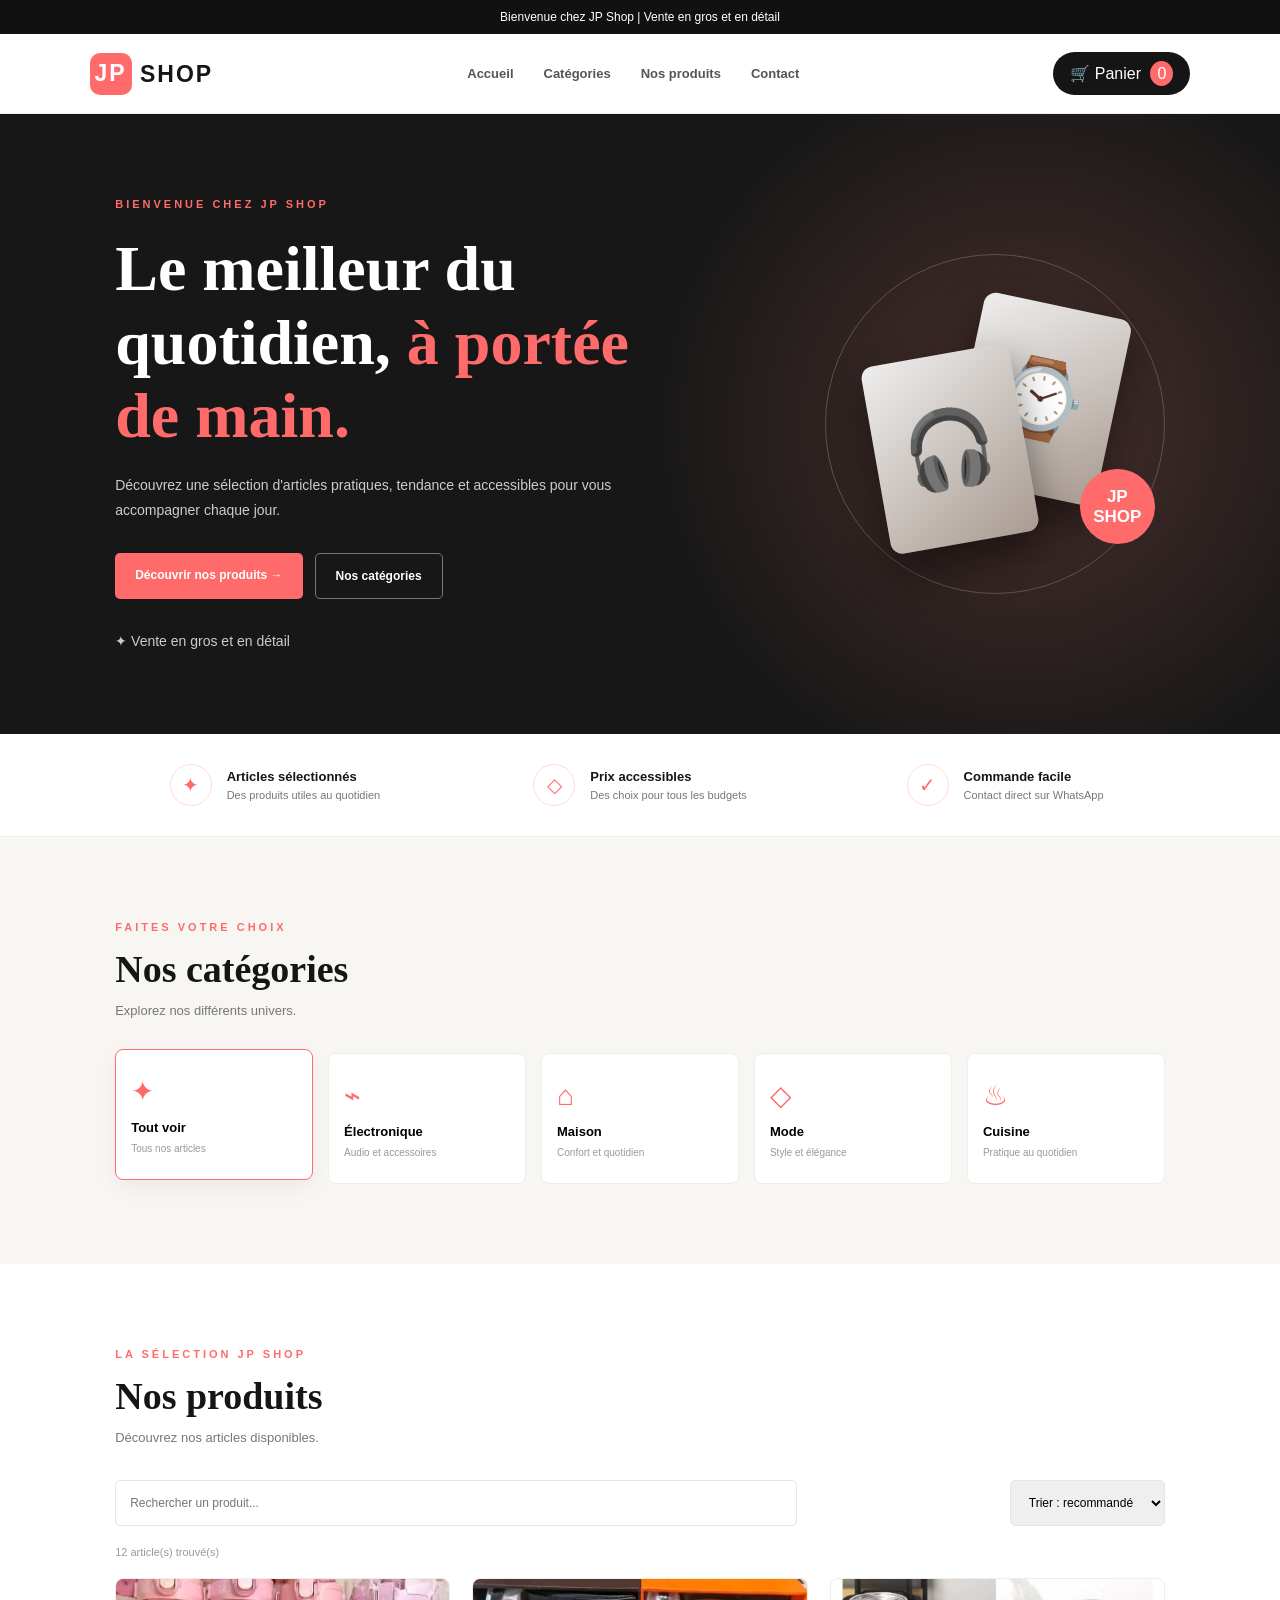
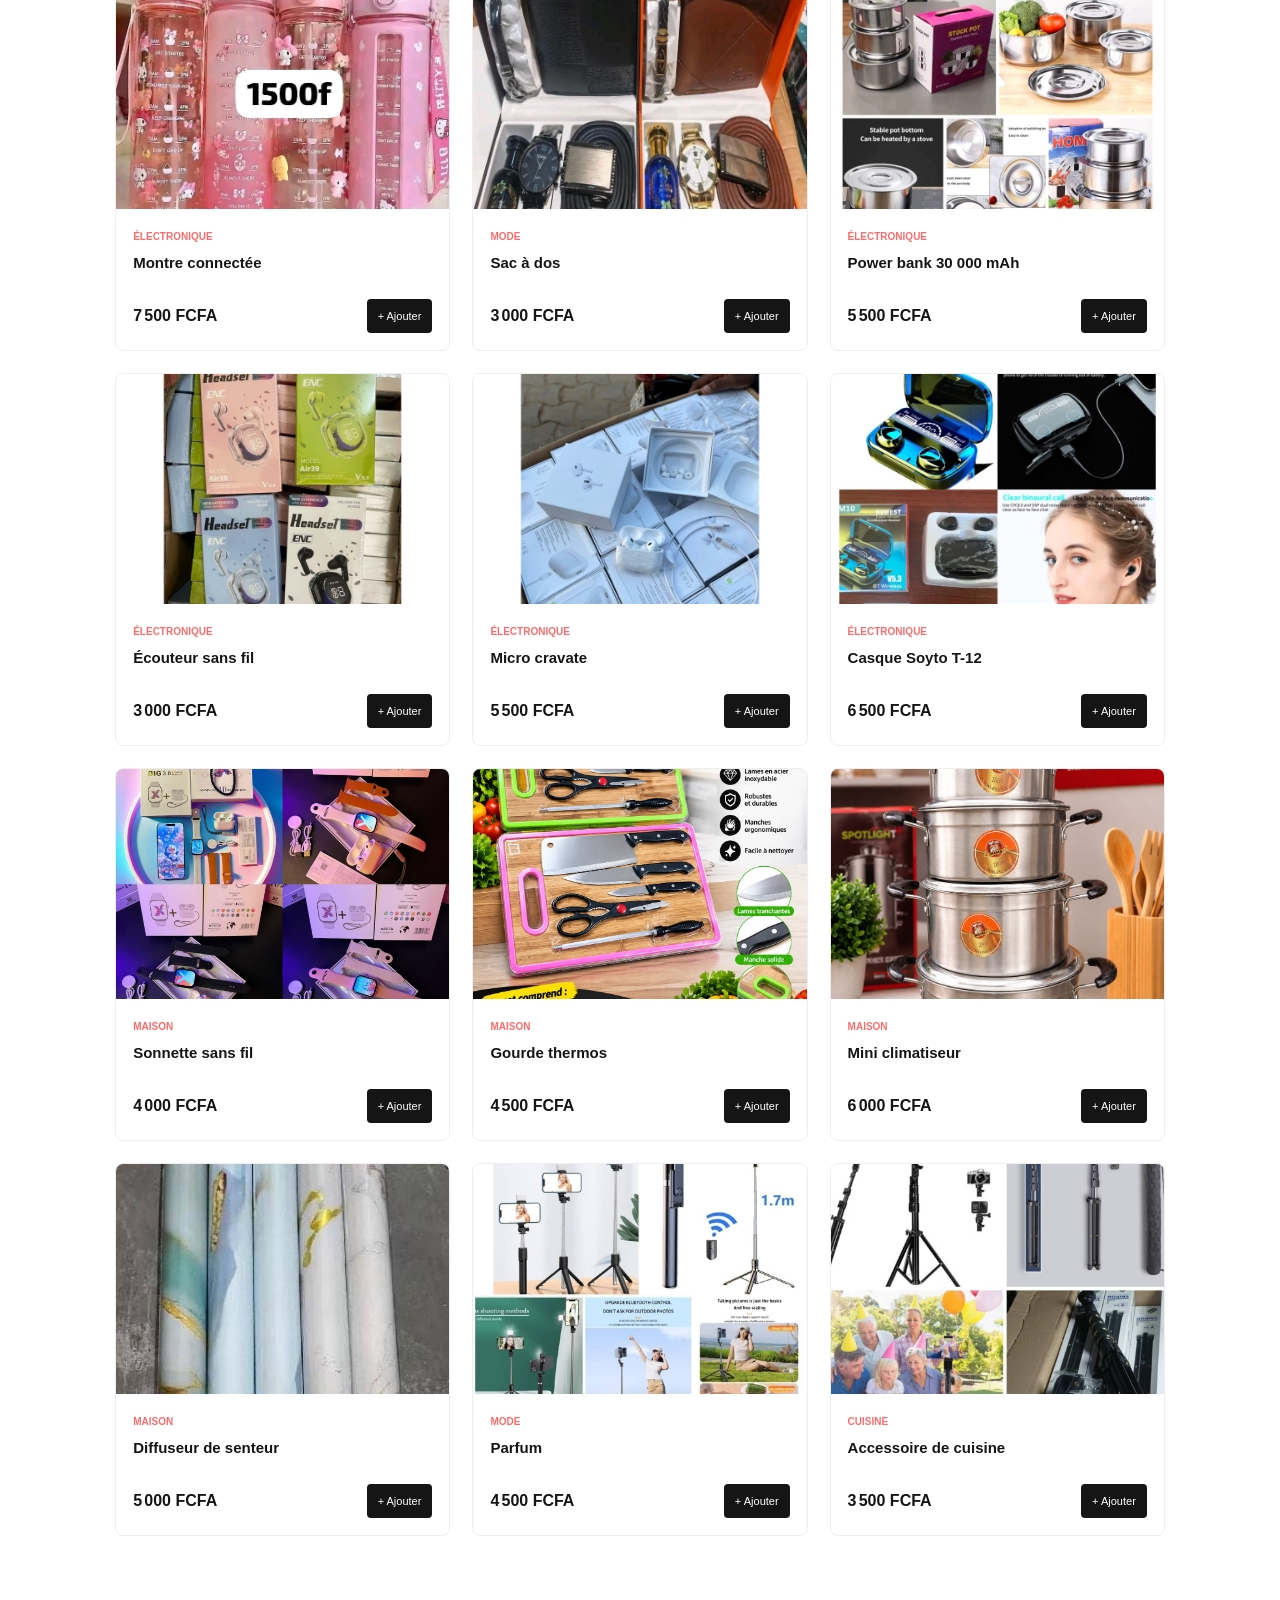
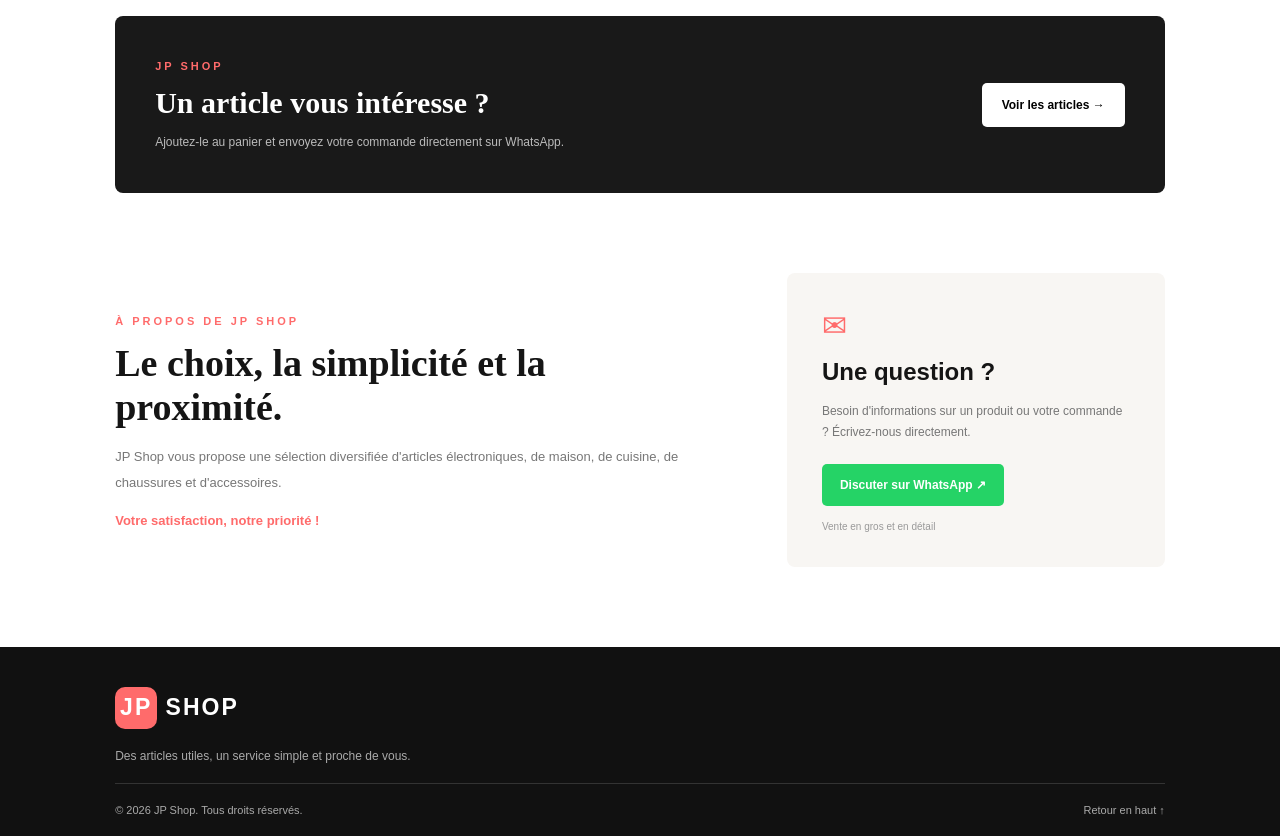
==== commit d65d568a: "Update index.html" ====
--- a/index.html
+++ b/index.html
@@ -194,7 +194,7 @@
     <title>JP Shop - Boutique en ligne</title>
 
     <link rel="stylesheet" href="Vente.css">
-    <script src="script.js" defer></script>
+    <script src="Script.js" defer></script>
 </head>
 
 <body>
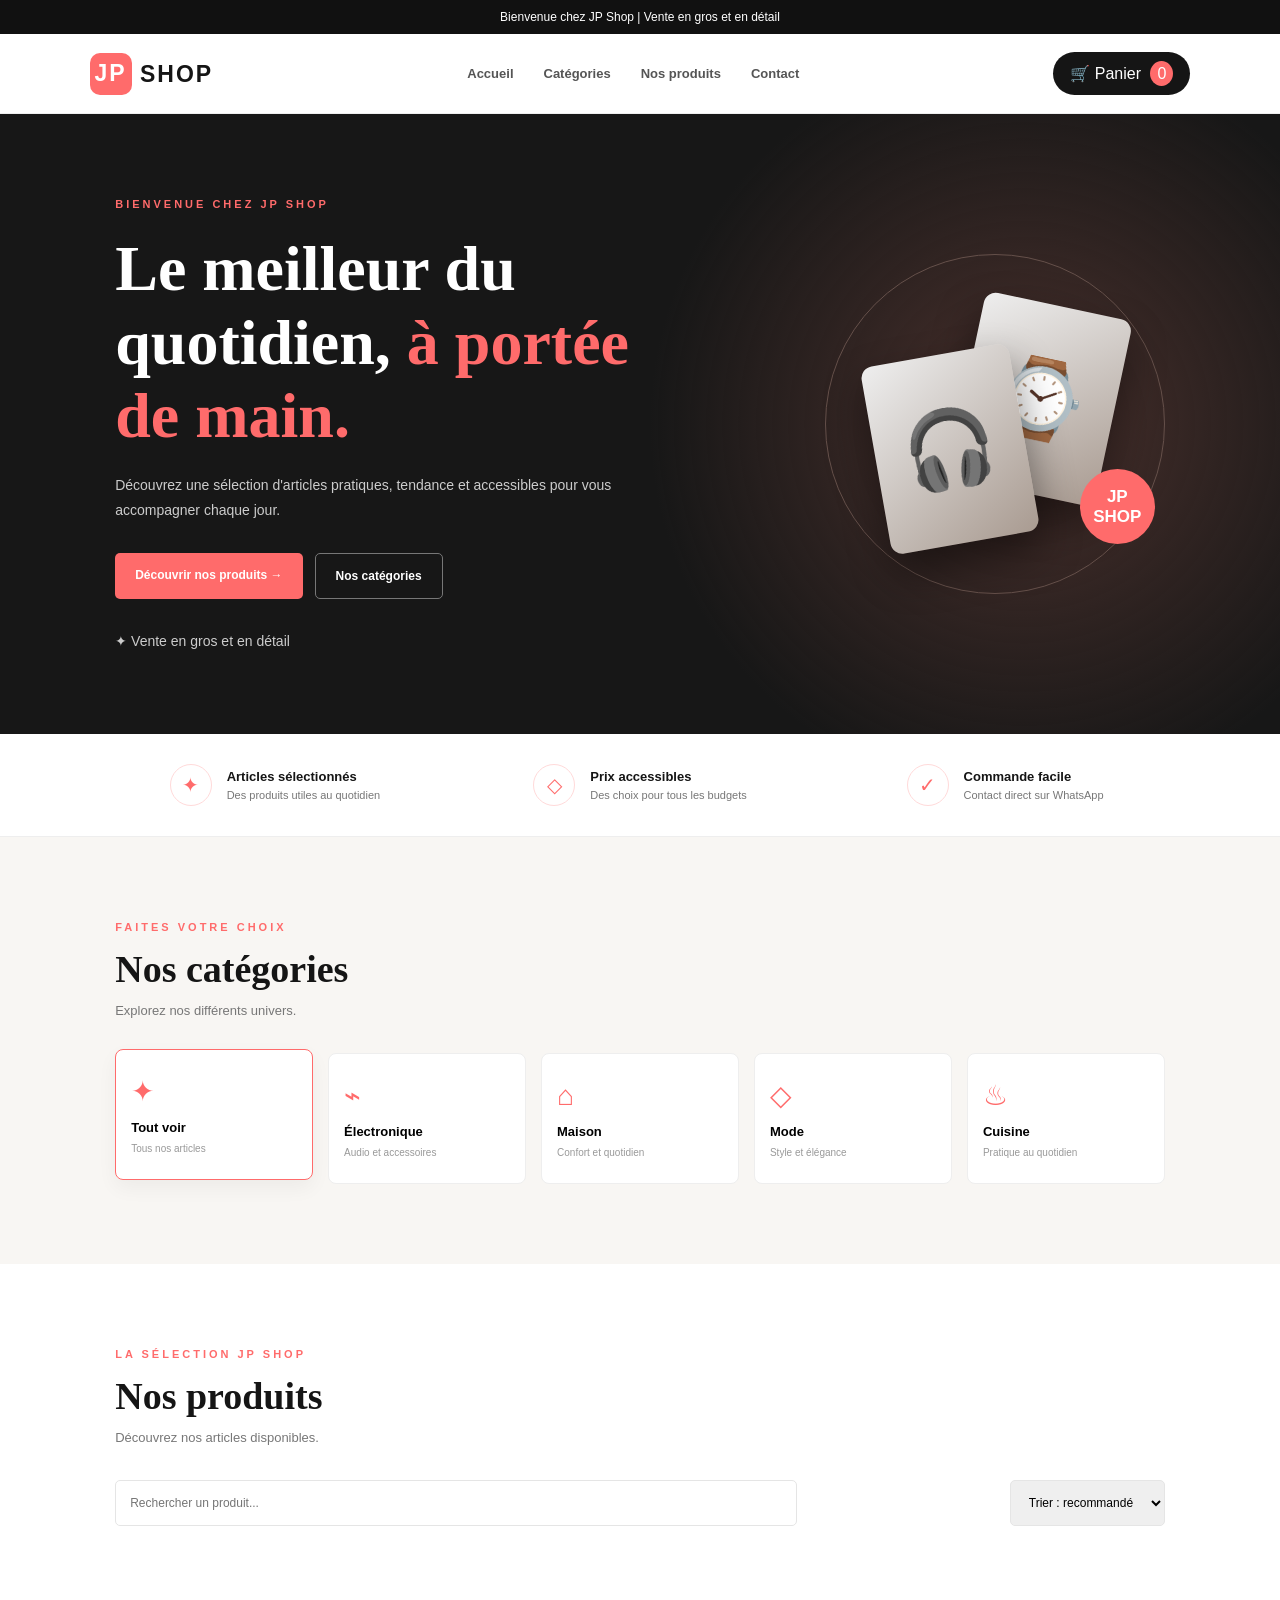
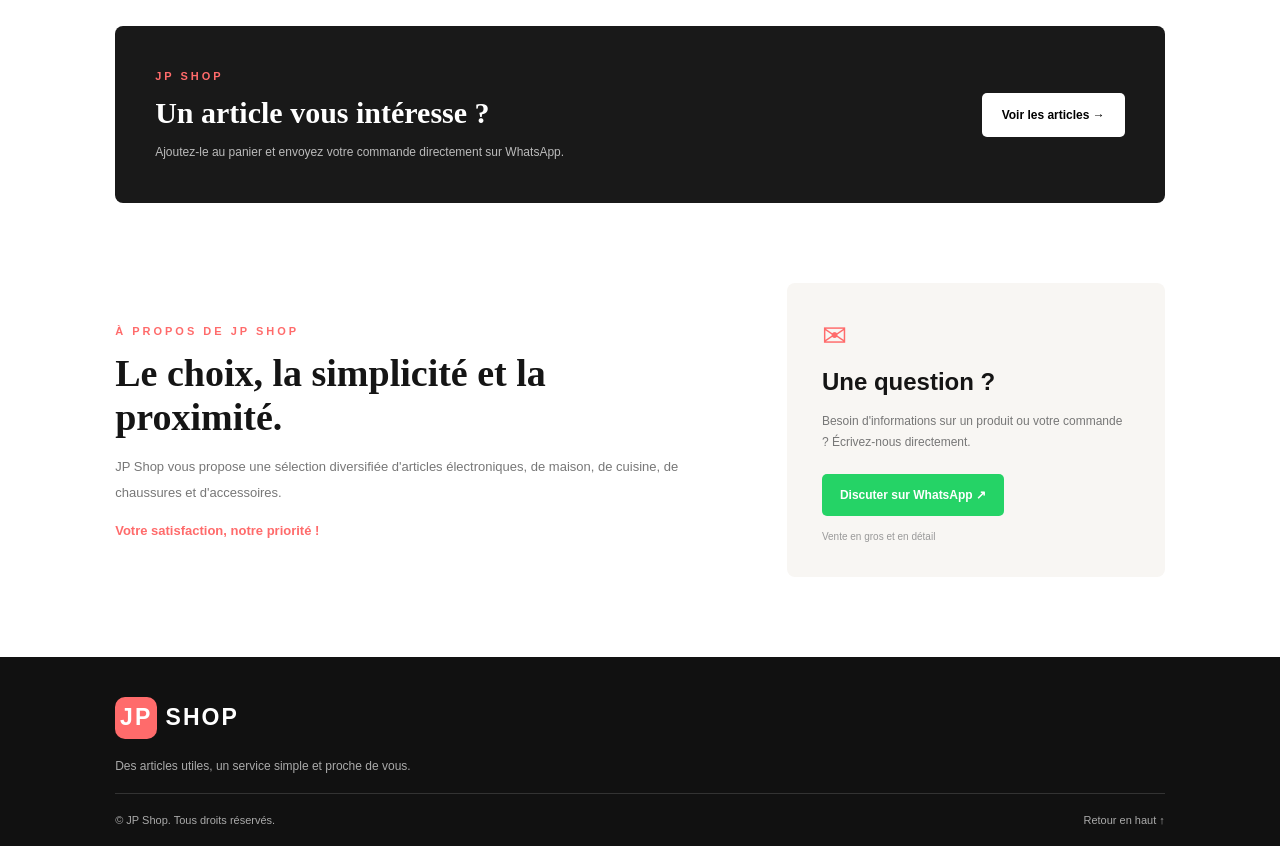
==== commit 85101ddd: "Update index.html" ====
--- a/index.html
+++ b/index.html
@@ -417,7 +417,7 @@
                 </p>
 
                 <a
-                    href="https://wa.me/2290158789161"
+                    href="https://wa.me/229158789161"
                     target="_blank"
                     rel="noopener"
                     class="whatsapp-btn"
